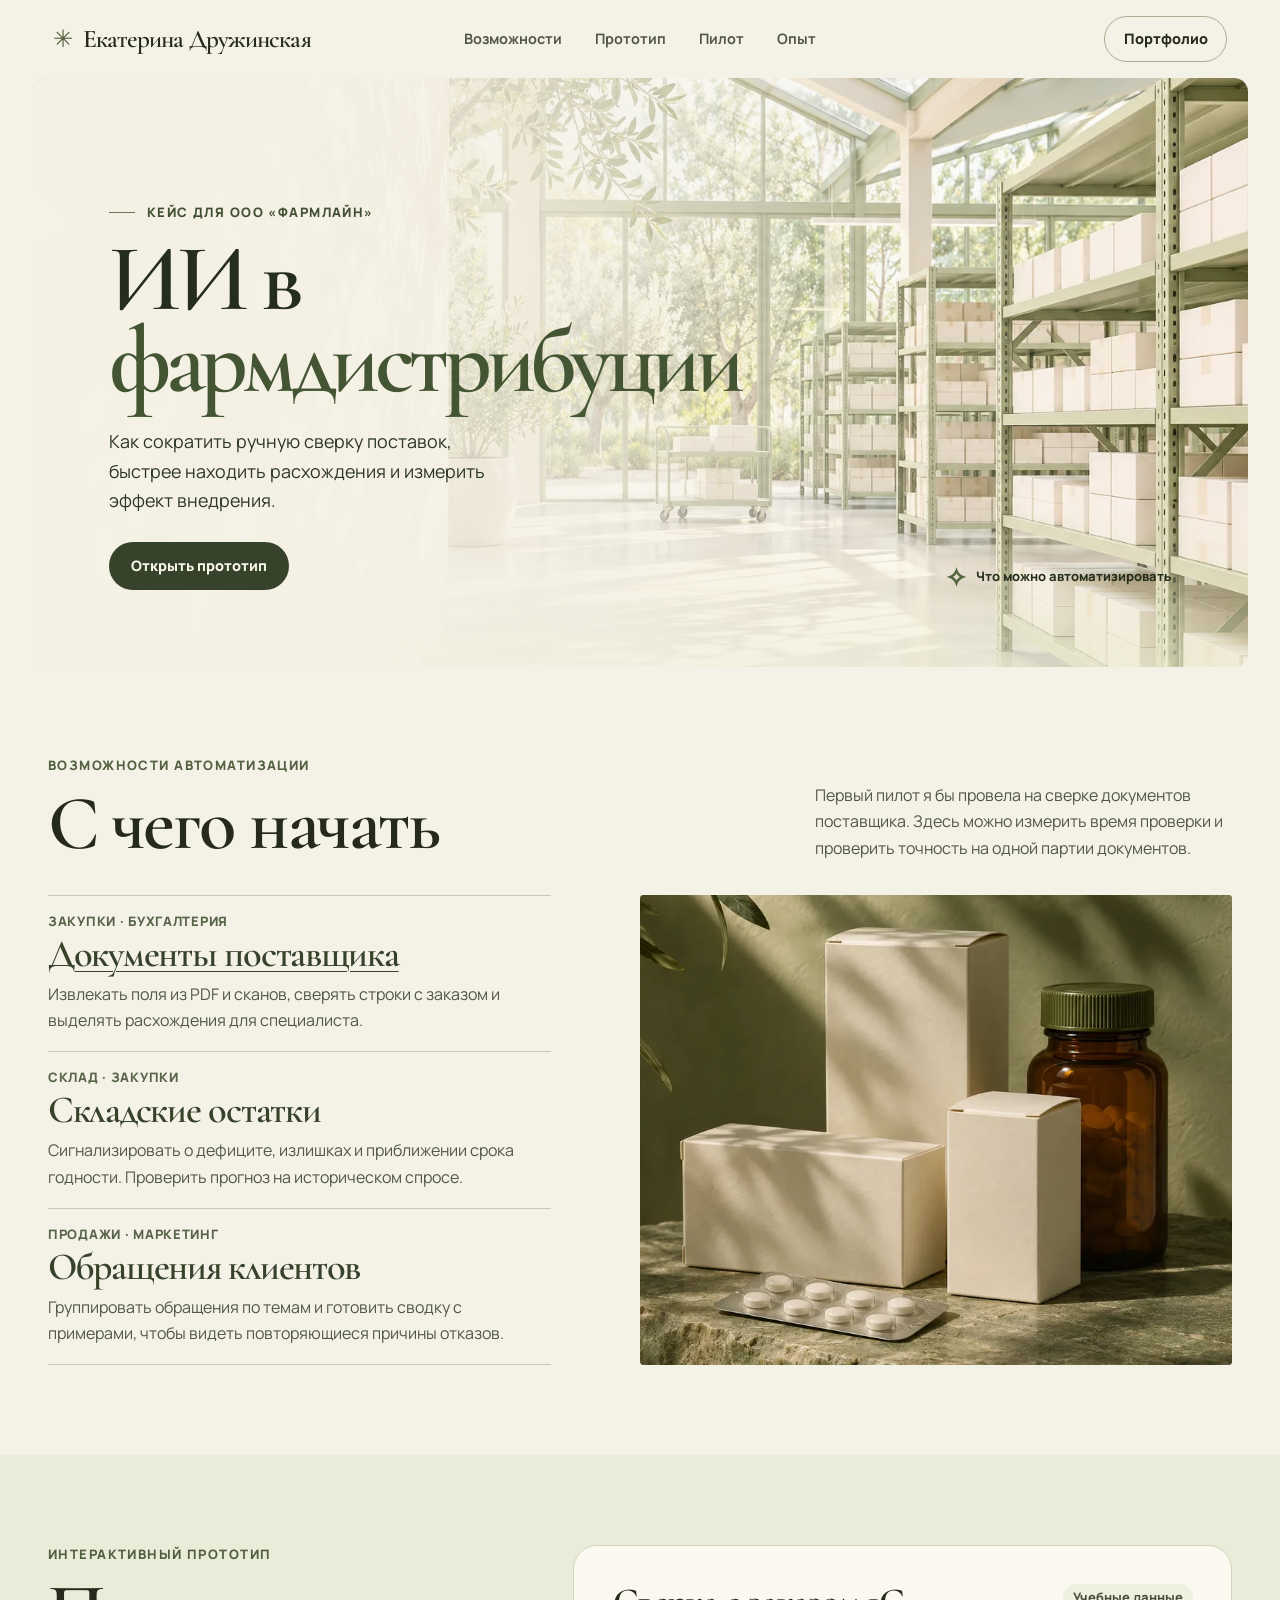
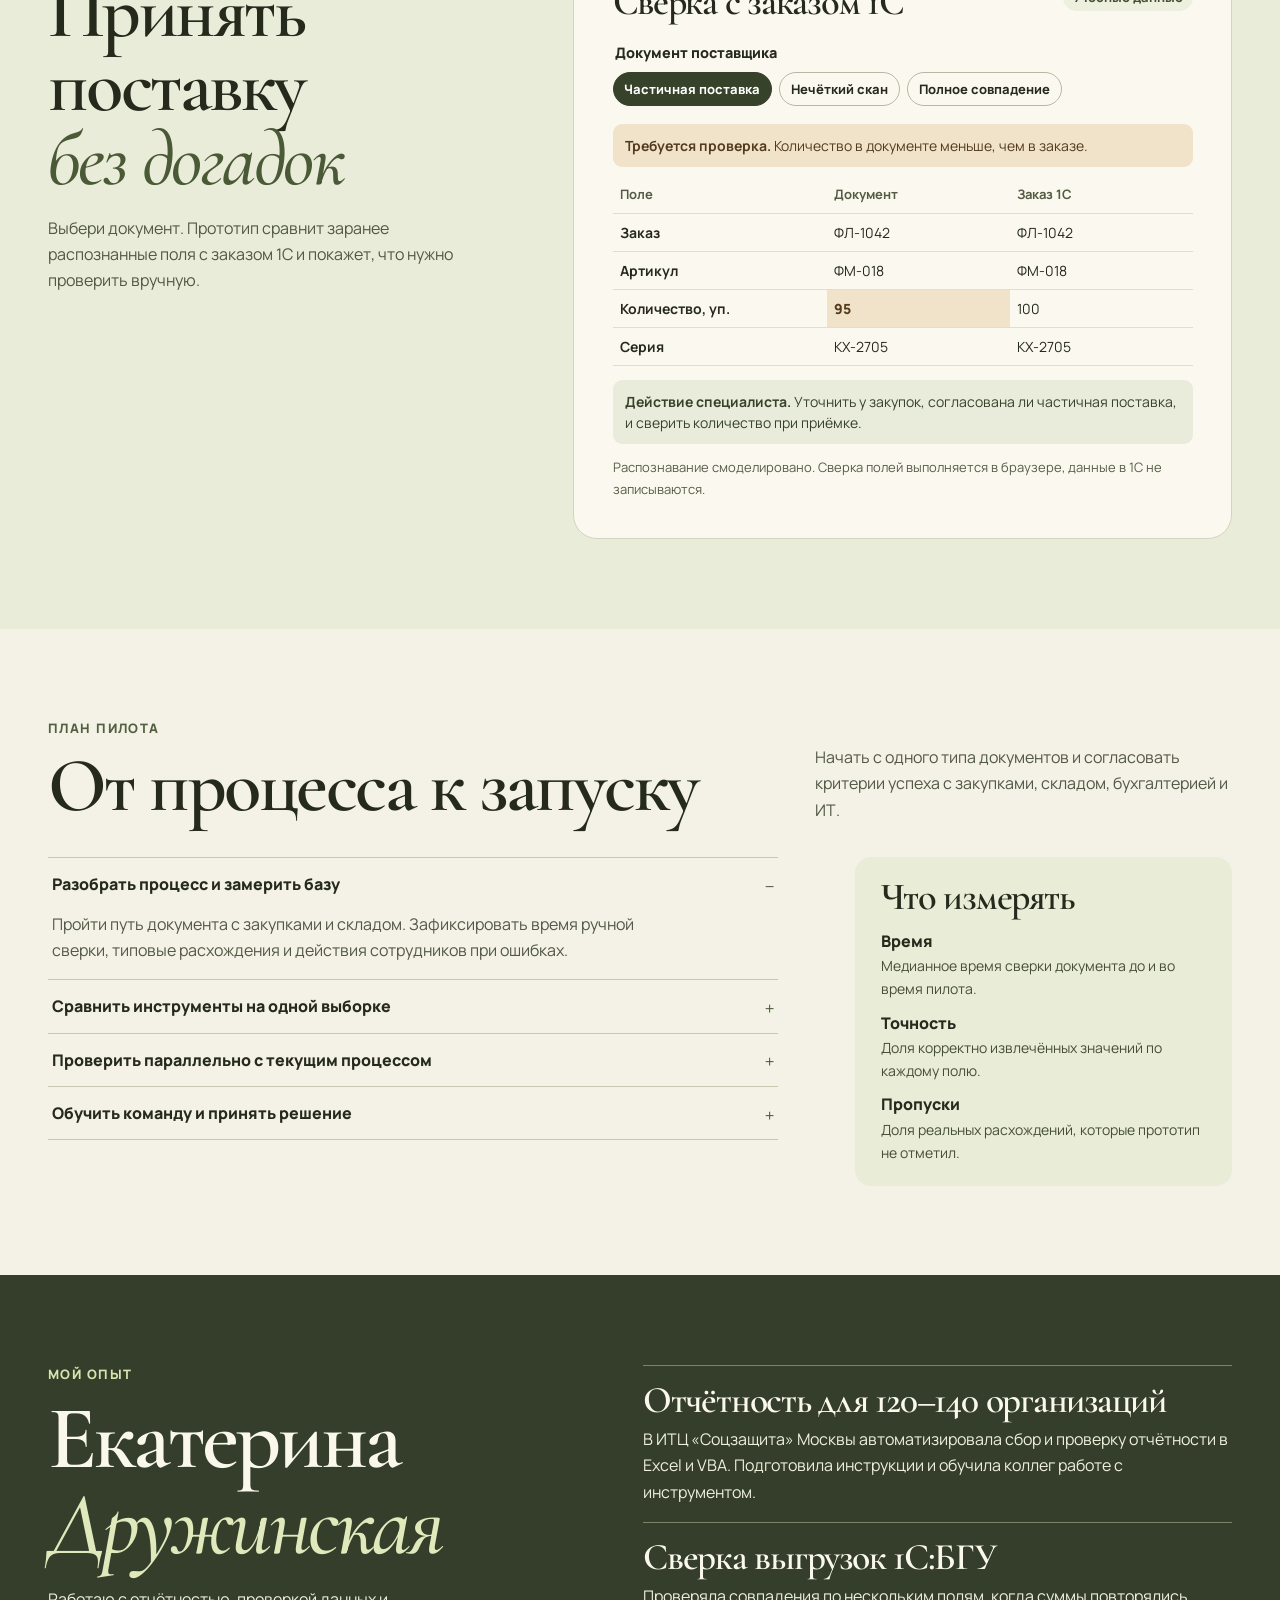
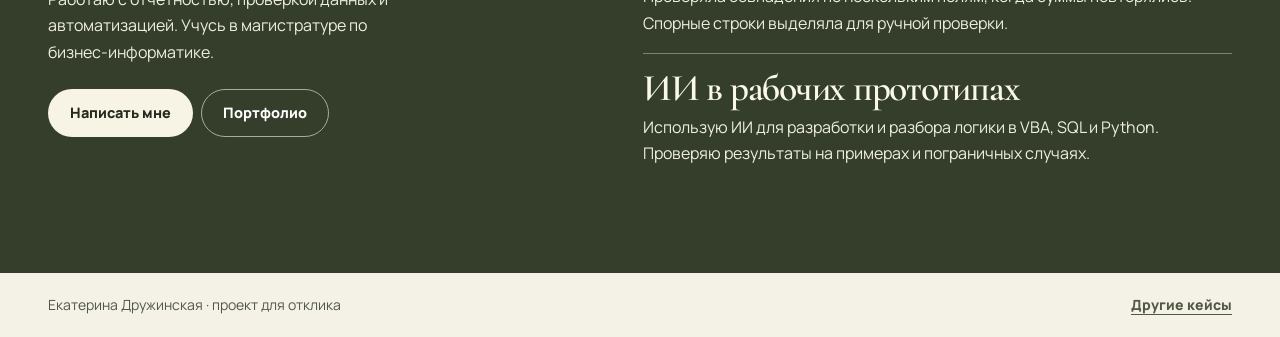
==== farmline-ai/index.html @ cfb439f2 "Add Farmline AI automation case study" ====
<!doctype html>
<html lang="ru">
<head>
  <meta charset="utf-8">
  <meta name="viewport" content="width=device-width, initial-scale=1">
  <meta name="theme-color" content="#f4f1e7">
  <title>ИИ в фармдистрибуции · Екатерина Дружинская</title>
  <meta name="description" content="Кейс Екатерины Дружинской для ФАРМЛАЙН. Интерактивный прототип сверки документов и план внедрения ИИ в фармацевтической дистрибуции.">
  <meta property="og:title" content="ИИ в фармдистрибуции · кейс для ФАРМЛАЙН">
  <meta property="og:description" content="Екатерина Дружинская · проверка документов поставщика и план пилота">
  <meta property="og:image" content="https://druzhinskaia.github.io/vacancy-cases/farmline-ai/assets/warehouse.webp">
  <link rel="stylesheet" href="style.css">
  <script src="app.js" defer></script>
</head>
<body>
  <a class="skip" href="#main">К содержанию</a>
  <header class="topbar shell">
    <a class="wordmark" href="#main">
      <span class="emblem" aria-hidden="true">✳</span>
      <span>Екатерина Дружинская</span>
    </a>
    <nav class="topnav" aria-label="Разделы">
      <a href="#scenarios">Возможности</a>
      <a href="#demo">Прототип</a>
      <a href="#pilot">Пилот</a>
      <a href="#experience">Опыт</a>
    </nav>
    <a class="button outline small" href="https://druzhinskaia.github.io/">Портфолио</a>
  </header>
  <main id="main">
    <section class="hero shell" aria-labelledby="title">
      <img class="hero-image" src="assets/warehouse.webp" width="1536" height="1024" alt="" fetchpriority="high">
      <div class="hero-shade"></div>
      <div class="hero-content">
        <div>
          <p class="eyebrow hero-kicker"><span aria-hidden="true"></span> Кейс для ООО «ФАРМЛАЙН»</p>
          <h1 id="title">ИИ в <span>фармдистрибуции</span></h1>
          <p class="hero-description">Как сократить ручную сверку поставок, быстрее находить расхождения и измерить эффект внедрения.</p>
          <a class="button light" href="#demo">Открыть прототип</a>
        </div>
        <a class="hero-index" href="#scenarios"><span aria-hidden="true">✧</span> Что можно автоматизировать</a>
      </div>
    </section>

    <section class="section wrap" id="scenarios" aria-labelledby="scenarios-title">
      <div class="section-heading">
        <div>
          <p class="eyebrow">Возможности автоматизации</p>
          <h2 id="scenarios-title">С чего начать</h2>
        </div>
        <p>Первый пилот я бы провела на сверке документов поставщика. Здесь можно измерить время проверки и проверить точность на одной партии документов.</p>
      </div>
      <div class="scenario-layout">
        <div class="scenario-list">
          <article class="scenario-card">
            <p class="eyebrow">Закупки · бухгалтерия</p>
            <h3><a href="#demo">Документы поставщика</a></h3>
            <p>Извлекать поля из PDF и сканов, сверять строки с заказом и выделять расхождения для специалиста.</p>
          </article>
          <article class="scenario-card">
            <p class="eyebrow">Склад · закупки</p>
            <h3>Складские остатки</h3>
            <p>Сигнализировать о дефиците, излишках и приближении срока годности. Проверить прогноз на историческом спросе.</p>
          </article>
          <article class="scenario-card">
            <p class="eyebrow">Продажи · маркетинг</p>
            <h3>Обращения клиентов</h3>
            <p>Группировать обращения по темам и готовить сводку с примерами, чтобы видеть повторяющиеся причины отказов.</p>
          </article>
        </div>
        <figure class="product-photo">
          <img src="assets/supply.webp" width="820" height="1025" loading="lazy" alt="Блистер, аптечный флакон и упаковки в оливковом свете">
        </figure>
      </div>
    </section>

    <section class="demo-section" id="demo" aria-labelledby="demo-title">
      <div class="wrap demo-layout">
        <div class="demo-intro">
          <p class="eyebrow">Интерактивный прототип</p>
          <h2 id="demo-title">Принять поставку<br><em>без догадок</em></h2>
          <p>Выбери документ. Прототип сравнит заранее распознанные поля с заказом 1С и покажет, что нужно проверить вручную.</p>
        </div>
        <div class="workspace">
          <div class="workspace-header">
            <h3>Сверка с заказом 1С</h3>
            <span class="sample-label">Учебные данные</span>
          </div>
          <fieldset class="sample-picker">
            <legend>Документ поставщика</legend>
            <div class="sample-options">
              <label><input type="radio" name="sample" value="partial" checked><span>Частичная поставка</span></label>
              <label><input type="radio" name="sample" value="scan"><span>Нечёткий скан</span></label>
              <label><input type="radio" name="sample" value="match"><span>Полное совпадение</span></label>
            </div>
          </fieldset>
          <div class="demo-result" id="demo-result" aria-live="polite">
            <p class="result-note"><strong>Требуется проверка.</strong> Количество в документе меньше, чем в заказе.</p>
            <table>
              <caption class="visually-hidden">Сравнение документа поставщика и заказа 1С</caption>
              <thead><tr><th scope="col">Поле</th><th scope="col">Документ</th><th scope="col">Заказ 1С</th></tr></thead>
              <tbody>
                <tr><th scope="row">Заказ</th><td>ФЛ-1042</td><td>ФЛ-1042</td></tr>
                <tr><th scope="row">Артикул</th><td>ФМ-018</td><td>ФМ-018</td></tr>
                <tr class="flagged"><th scope="row">Количество, уп.</th><td>95</td><td>100</td></tr>
                <tr><th scope="row">Серия</th><td>КХ-2705</td><td>КХ-2705</td></tr>
              </tbody>
            </table>
            <p class="next-step"><strong>Действие специалиста.</strong> Уточнить у закупок, согласована ли частичная поставка, и сверить количество при приёмке.</p>
          </div>
          <p class="simulation-note">Распознавание смоделировано. Сверка полей выполняется в браузере, данные в 1С не записываются.</p>
        </div>
      </div>
    </section>

    <section class="section wrap" id="pilot" aria-labelledby="pilot-title">
      <div class="section-heading">
        <div>
          <p class="eyebrow">План пилота</p>
          <h2 id="pilot-title">От процесса к запуску</h2>
        </div>
        <p>Начать с одного типа документов и согласовать критерии успеха с закупками, складом, бухгалтерией и ИТ.</p>
      </div>
      <div class="pilot-layout">
        <div class="pilot-steps">
          <details name="pilot" open>
            <summary>Разобрать процесс и замерить базу</summary>
            <p>Пройти путь документа с закупками и складом. Зафиксировать время ручной сверки, типовые расхождения и действия сотрудников при ошибках.</p>
          </details>
          <details name="pilot">
            <summary>Сравнить инструменты на одной выборке</summary>
            <p>Сопоставить шаблонное OCR и извлечение полей с помощью ИИ на одинаковой размеченной выборке PDF и сканов. Учесть точность по каждому полю, время, стоимость обработки и условия работы с данными.</p>
          </details>
          <details name="pilot">
            <summary>Проверить параллельно с текущим процессом</summary>
            <p>Точные сравнения выполнять правилами на выгрузке из 1С. Нечитаемые поля и расхождения передавать сотруднику. Сравнить результат с ручной сверкой на контрольной выборке.</p>
          </details>
          <details name="pilot">
            <summary>Обучить команду и принять решение</summary>
            <p>Провести короткий разбор примеров и оставить инструкцию по спорным случаям. Обсудить результаты с владельцем процесса и решить, стоит ли расширять пилот.</p>
          </details>
        </div>
        <aside class="metrics" aria-labelledby="metrics-title">
          <h3 id="metrics-title">Что измерять</h3>
          <dl>
            <div><dt>Время</dt><dd>Медианное время сверки документа до и во время пилота.</dd></div>
            <div><dt>Точность</dt><dd>Доля корректно извлечённых значений по каждому полю.</dd></div>
            <div><dt>Пропуски</dt><dd>Доля реальных расхождений, которые прототип не отметил.</dd></div>
          </dl>
        </aside>
      </div>
    </section>

    <section class="experience" id="experience" aria-labelledby="experience-title">
      <div class="wrap experience-layout">
        <div class="experience-intro">
          <p class="eyebrow">Мой опыт</p>
          <h2 id="experience-title">Екатерина<br><em>Дружинская</em></h2>
          <p>Работаю с отчётностью, проверкой данных и автоматизацией. Учусь в магистратуре по бизнес-информатике.</p>
          <div class="contact-links">
            <a class="button light" href="mailto:comfe2436@gmail.com">Написать мне</a>
            <a class="button ghost" href="https://druzhinskaia.github.io/">Портфолио</a>
          </div>
        </div>
        <div class="experience-projects">
          <article>
            <h3>Отчётность для 120–140 организаций</h3>
            <p>В ИТЦ «Соцзащита» Москвы автоматизировала сбор и проверку отчётности в Excel и VBA. Подготовила инструкции и обучила коллег работе с инструментом.</p>
          </article>
          <article>
            <h3>Сверка выгрузок 1С:БГУ</h3>
            <p>Проверяла совпадения по нескольким полям, когда суммы повторялись. Спорные строки выделяла для ручной проверки.</p>
          </article>
          <article>
            <h3>ИИ в рабочих прототипах</h3>
            <p>Использую ИИ для разработки и разбора логики в VBA, SQL и Python. Проверяю результаты на примерах и пограничных случаях.</p>
          </article>
        </div>
      </div>
    </section>
  </main>
  <footer class="footer wrap">
    <span>Екатерина Дружинская · проект для отклика</span>
    <a href="../">Другие кейсы</a>
  </footer>
</body>
</html>
---- farmline-ai/style.css ----
@import url("assets/fonts.css");

:root {
  color-scheme: light;
  --paper: #f4f1e7;
  --ink: #252a1d;
  --olive: #37422b;
  --muted: #515844;
  --line: #c6c9af;
  --serif: "Cormorant Garamond", Georgia, serif;
  --sans: Manrope, Arial, sans-serif;
}

* { box-sizing: border-box; }
html { scroll-behavior: smooth; }
body {
  margin: 0;
  background: var(--paper);
  color: var(--ink);
  font: 16px/1.65 var(--sans);
}
a { color: inherit; }
a:focus-visible, summary:focus-visible, input:focus-visible + span {
  outline: 2px solid #647b45;
  outline-offset: 5px;
}
[hidden] { display: none; }
[id] { scroll-margin-top: 26px; }
h1, h2, h3, p, figure { margin: 0; }
h1, h2, h3 {
  font-family: var(--serif);
  font-weight: 600;
  line-height: .96;
  letter-spacing: -.033em;
}
h2 { font-size: clamp(3rem, 6vw, 5.5rem); }
h3 { font-size: clamp(1.9rem, 3vw, 2.5rem); }
h1 em, h2 em { font-weight: 500; }
img { display: block; max-width: 100%; }
.shell { width: min(1440px, calc(100% - 64px)); margin-inline: auto; }
.wrap { width: min(1190px, calc(100% - 96px)); margin-inline: auto; }
.eyebrow {
  font-size: .8125rem;
  line-height: 1.45;
  font-weight: 800;
  letter-spacing: .11em;
  text-transform: uppercase;
}
.visually-hidden, .skip:not(:focus) {
  position: absolute;
  width: 1px;
  height: 1px;
  overflow: hidden;
  clip-path: inset(50%);
  white-space: nowrap;
}
.skip:focus {
  position: fixed;
  z-index: 5;
  top: .75rem;
  left: .75rem;
  padding: .55rem 1rem;
  background: white;
}
.topbar {
  min-height: 78px;
  display: grid;
  grid-template-columns: 1fr auto 1fr;
  gap: 26px;
  align-items: center;
  padding: 0 21px;
}
.wordmark {
  justify-self: start;
  display: inline-flex;
  align-items: center;
  gap: .65rem;
  font: 600 1.59rem/1 var(--serif);
  letter-spacing: -.035em;
  text-decoration: none;
}
.emblem { color: #596440; font: 1.5rem/1 Arial, sans-serif; }
.topnav {
  display: flex;
  gap: clamp(17px, 2.6vw, 38px);
  align-items: center;
  font-size: .9rem;
  font-weight: 700;
  color: var(--muted);
}
.topnav a { text-decoration: none; }
.topnav a:hover, .footer a:hover { text-decoration: underline; text-underline-offset: 5px; }
.button {
  display: inline-flex;
  align-items: center;
  justify-content: center;
  min-height: 48px;
  border-radius: 100px;
  padding: .66rem 1.32rem;
  border: 1px solid transparent;
  width: fit-content;
  text-decoration: none;
  text-align: center;
  font-size: .9rem;
  font-weight: 800;
  transition: color .18s, border-color .18s, background-color .18s;
}
.button.small { min-height: 42px; padding-inline: 1.15rem; }
.button.outline { justify-self: end; border-color: #a7ad90; }
.button.outline:hover { background: #e3e8ce; border-color: #747f59; }
.button.light { background: #f7f4e6; color: var(--ink); }
.button.light:hover { background: #e0e6bd; }
.button.ghost { color: white; border-color: #a8ad90; }
.button.ghost:hover { background: #536044; }
.hero {
  position: relative;
  isolation: isolate;
  display: grid;
  align-items: end;
  min-height: clamp(510px, 46vw, 700px);
  overflow: hidden;
  color: #252d1d;
  background: #e7e8d6;
  border-radius: 14px;
}
.hero-image, .hero-shade {
  position: absolute;
  inset: 0;
  width: 100%;
  height: 100%;
  z-index: -1;
}
.hero-image { object-fit: cover; object-position: 50% 52%; }
.hero-shade {
  background:
    linear-gradient(90deg, #f4f1e5f7 0%, #f4f1e5ee 23%, #f4f1e5be 47%, #f4f1e539 75%, transparent),
    linear-gradient(0deg, #edeed2a8 0%, transparent 27%);
}
.hero-content {
  padding: clamp(42px, 6vw, 88px);
  display: flex;
  justify-content: space-between;
  align-items: end;
  gap: 24px;
}
.hero-kicker {
  display: inline-flex;
  align-items: center;
  gap: .75rem;
  color: #404e32;
}
.hero-kicker span { width: 26px; height: 1px; background: #687752; }
.hero h1 {
  margin: 16px 0 25px;
  font-size: clamp(4rem, 7.4vw, 7.6rem);
  line-height: .87;
  letter-spacing: -.055em;
}
.hero h1 span { color: #435532; }
.hero-description {
  color: #2c3626;
  max-width: 415px;
  margin-bottom: 26px;
  font-size: clamp(1rem, 1.4vw, 1.1875rem);
}
.hero .button.light { background: var(--olive); color: #f9f8e9; }
.hero .button.light:hover { background: #536241; }
.hero-index {
  display: flex;
  align-items: center;
  gap: .55rem;
  flex-shrink: 0;
  font-size: .8125rem;
  font-weight: 750;
  text-decoration: none;
}
.hero-index:hover { text-decoration: underline; text-underline-offset: 4px; }
.hero-index span { color: #53653f; font-size: 1.65rem; line-height: 1; }

.section { padding: clamp(62px, 7vw, 106px) 0; }
.section-heading {
  margin-bottom: 34px;
  display: grid;
  grid-template-columns: minmax(0, 1.2fr) minmax(0, .68fr);
  align-items: end;
  gap: 30px;
}
.section-heading > p, .demo-intro > p:not(.eyebrow), .pilot-steps details p { color: var(--muted); }
.section-heading .eyebrow, .demo-intro .eyebrow { color: #526040; margin-bottom: .75rem; }
.scenario-layout {
  display: grid;
  grid-template-columns: minmax(0, .85fr) minmax(0, 1fr);
  align-items: stretch;
  gap: clamp(30px, 7vw, 110px);
}
.scenario-list { align-self: center; }
.scenario-card { border-top: 1px solid var(--line); padding: 16px 0 18px; }
.scenario-card:last-child { border-bottom: 1px solid var(--line); }
.scenario-card .eyebrow { letter-spacing: .055em; color: #576448; margin-bottom: 5px; }
.scenario-card h3 { margin-bottom: 8px; color: var(--olive); }
.scenario-card h3 a { text-decoration-thickness: 1px; text-underline-offset: 5px; }
.scenario-card h3 a:hover { color: #62784c; }
.scenario-card p:not(.eyebrow) { color: var(--muted); max-width: 48ch; }

.demo-section { background: #e9ecd9; padding: clamp(62px, 7vw, 106px) 0; }
.demo-layout {
  display: grid;
  grid-template-columns: minmax(0, .7fr) minmax(0, 1fr);
  align-items: start;
  gap: clamp(24px, 5vw, 78px);
}
.demo-intro h2 em { color: #4a5936; }
.demo-intro > p:not(.eyebrow) { margin-top: 18px; max-width: 44ch; }
.product-photo {
  min-height: 360px;
  position: relative;
  overflow: hidden;
  border-radius: 4px;
  background: #666d47;
}
.product-photo img { position: absolute; width: 100%; height: 100%; object-fit: cover; object-position: center 56%; }
.workspace {
  padding: clamp(19px, 3vw, 40px);
  background: #fbf9ef;
  border: 1px solid #d2d5be;
  border-radius: 24px;
}
.workspace-header { display: flex; justify-content: space-between; align-items: start; gap: 12px; }
.sample-label {
  border-radius: 20px;
  background: #edf0de;
  color: #464e37;
  font-size: .8125rem;
  font-weight: 750;
  padding: 3px 10px;
  flex-shrink: 0;
}
.sample-picker { margin: 20px 0 18px; padding: 0; border: 0; min-width: 0; }
.sample-picker legend { font-weight: 800; font-size: .9rem; margin-bottom: 7px; }
.sample-options { display: flex; flex-wrap: wrap; gap: 7px; }
.sample-options label { position: relative; cursor: pointer; }
.sample-options input { position: absolute; opacity: 0; width: 1px; height: 1px; }
.sample-options span {
  display: block;
  padding: .52rem .68rem;
  border: 1px solid #b4baa1;
  border-radius: 18px;
  font-size: .8125rem;
  font-weight: 750;
  line-height: 1.25;
}
.sample-options input:checked + span { background: var(--olive); color: #fff; border-color: var(--olive); }
.sample-options label:hover input:not(:checked) + span { background: #e8ebd7; }
.result-note, .next-step { font-size: .875rem; line-height: 1.5; padding: .68rem .8rem; border-radius: 9px; }
.result-note { background: #f0e3c9; color: #543b1e; }
.result-note.matched { background: #e3ead3; color: #354626; }
.next-step { background: #e9ecda; color: #37422b; }
table {
  border-collapse: collapse;
  width: 100%;
  margin: 10px 0 14px;
  table-layout: fixed;
  font-size: .875rem;
}
td, th { text-align: left; padding: .44rem .44rem; border-bottom: 1px solid #dedfce; overflow-wrap: anywhere; }
thead th { color: #535c43; font-size: .8125rem; }
th:first-child { width: 37%; }
.flagged td:nth-child(2) { background: #f0e3c9; color: #553b1c; font-weight: 800; }
.simulation-note { font-size: .8125rem; color: #555e46; margin-top: 13px; }

.pilot-layout { display: grid; grid-template-columns: minmax(0, 1.45fr) minmax(0, .75fr); gap: clamp(25px, 6vw, 90px); }
.pilot-steps { border-top: 1px solid var(--line); }
.pilot-steps details { border-bottom: 1px solid var(--line); }
.pilot-steps summary {
  cursor: pointer;
  list-style: none;
  display: flex;
  align-items: center;
  justify-content: space-between;
  gap: 14px;
  padding: 13px 4px;
  font-weight: 800;
}
.pilot-steps summary::-webkit-details-marker { display: none; }
.pilot-steps summary::after { content: "+"; font: 1.45rem/1 var(--serif); color: #526040; }
.pilot-steps details[open] summary::after { content: "−"; }
.pilot-steps details p { margin: 0 18px 16px 4px; max-width: 62ch; }
.metrics { background: #e9ecd6; padding: 22px 26px; border-radius: 16px; }
.metrics dl { margin: 12px 0 0; }
.metrics dl > div + div { margin-top: 9px; }
.metrics dt { font-weight: 800; }
.metrics dd { margin: 0; font-size: .875rem; color: #464e37; }
.experience { color: #f9f8ea; background: #343e2a; padding: clamp(62px, 7vw, 106px) 0; }
.experience-layout { display: grid; grid-template-columns: minmax(0, .88fr) minmax(0, 1fr); gap: clamp(28px, 6vw, 88px); }
.experience .eyebrow { color: #d9e3ae; margin-bottom: 12px; }
.experience h2 { font-size: clamp(3.5rem, 7vw, 6.2rem); }
.experience h2 em { color: #e0e9bc; }
.experience-intro > p:not(.eyebrow) { margin: 18px 0 24px; max-width: 35ch; color: #eef0dc; }
.contact-links { display: flex; flex-wrap: wrap; gap: 8px; }
.experience-projects article { border-top: 1px solid #798468; padding: 16px 0 17px; }
.experience-projects h3 { margin-bottom: 8px; font-size: clamp(1.8rem, 3vw, 2.35rem); }
.experience-projects p { color: #eef0dc; }
.footer {
  display: flex;
  justify-content: space-between;
  gap: 12px;
  align-items: center;
  padding-block: 20px;
  color: var(--muted);
  font-size: .875rem;
}
.footer a { font-weight: 800; text-underline-offset: 4px; }

@media (max-width: 1090px) {
  .hero-index { display: none; }
  .hero h1 span { display: block; }
}

@media (max-width: 830px) {
  .topbar { padding-inline: 6px; grid-template-columns: 1fr auto; gap: 8px 20px; padding-block: 13px; }
  .topnav { grid-column: 1 / -1; grid-row: 2; justify-content: center; }
  .hero h1 { font-size: clamp(4.25rem, 11vw, 6.6rem); }
  .demo-layout { grid-template-columns: minmax(0, 1fr); }
}

@media (max-width: 620px) {
  .shell { width: calc(100% - 24px); }
  .wrap { width: calc(100% - 36px); }
  .wordmark { font-size: clamp(1.17rem, 4.7vw, 1.59rem); gap: .35rem; }
  .emblem { font-size: 1.12rem; }
  .topbar .button { min-height: 36px; padding: 4px 11px; font-size: .8125rem; }
  .topnav { justify-content: space-between; gap: 8px; font-size: .8125rem; }
  .hero { min-height: 495px; border-radius: 12px; }
  .hero-image { object-position: 58% 50%; }
  .hero-shade { background: linear-gradient(0deg, #f4f1e7f7 5%, #f4f1e7eb 41%, #f4f1e785 73%, transparent); }
  .hero-content { padding: 28px 18px 36px; }
  .hero h1 { font-size: clamp(2.6rem, 11.4vw, 4.8rem); letter-spacing: -.064em; margin: 19px 0; }
  .hero-description { margin-bottom: 21px; }
  .section-heading, .scenario-layout, .pilot-layout, .experience-layout { grid-template-columns: minmax(0, 1fr); }
  .section-heading { gap: 13px; margin-bottom: 24px; }
  .product-photo { min-height: 255px; }
  .workspace { padding: 15px 12px; }
  .workspace-header { flex-wrap: wrap; gap: 7px; }
  .footer { align-items: flex-start; font-size: .8125rem; }
  .footer a { flex-shrink: 0; }
}

@media (prefers-reduced-motion: reduce) {
  html { scroll-behavior: auto; }
  .button { transition: none; }
}
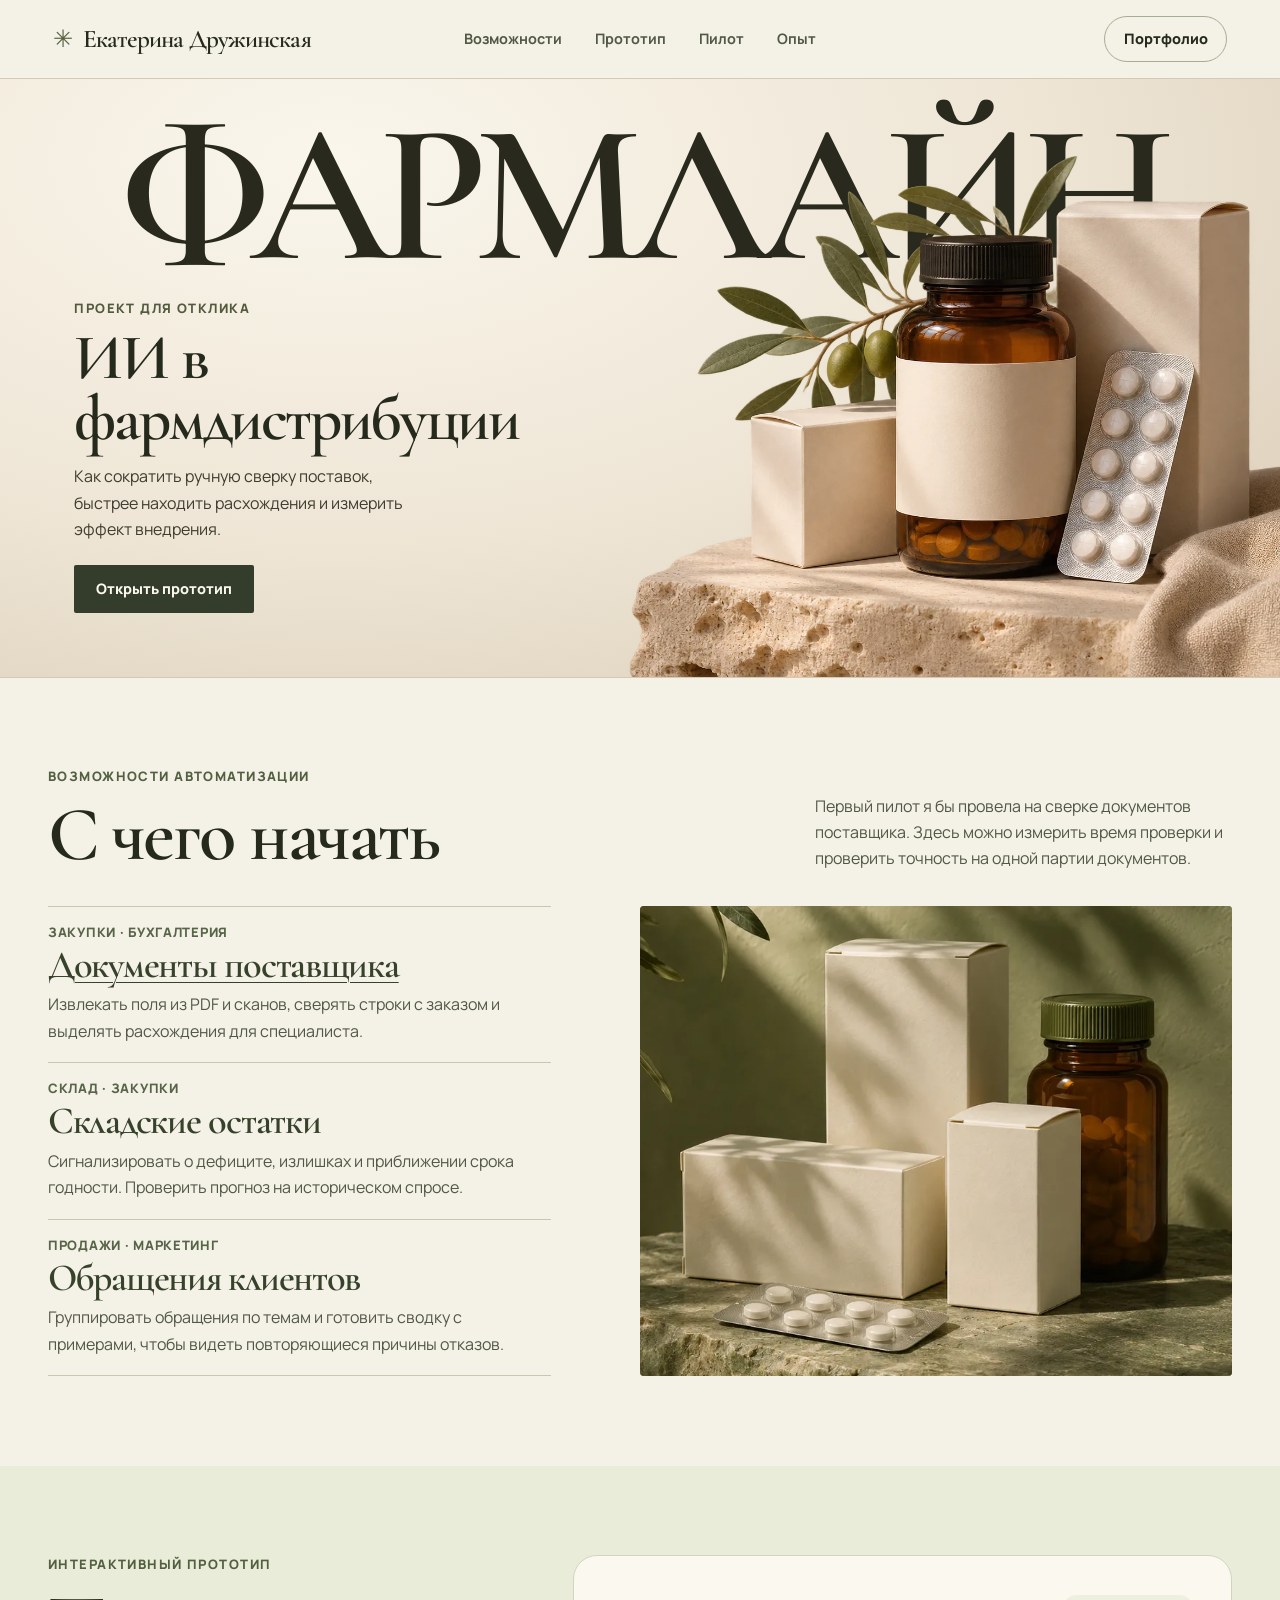
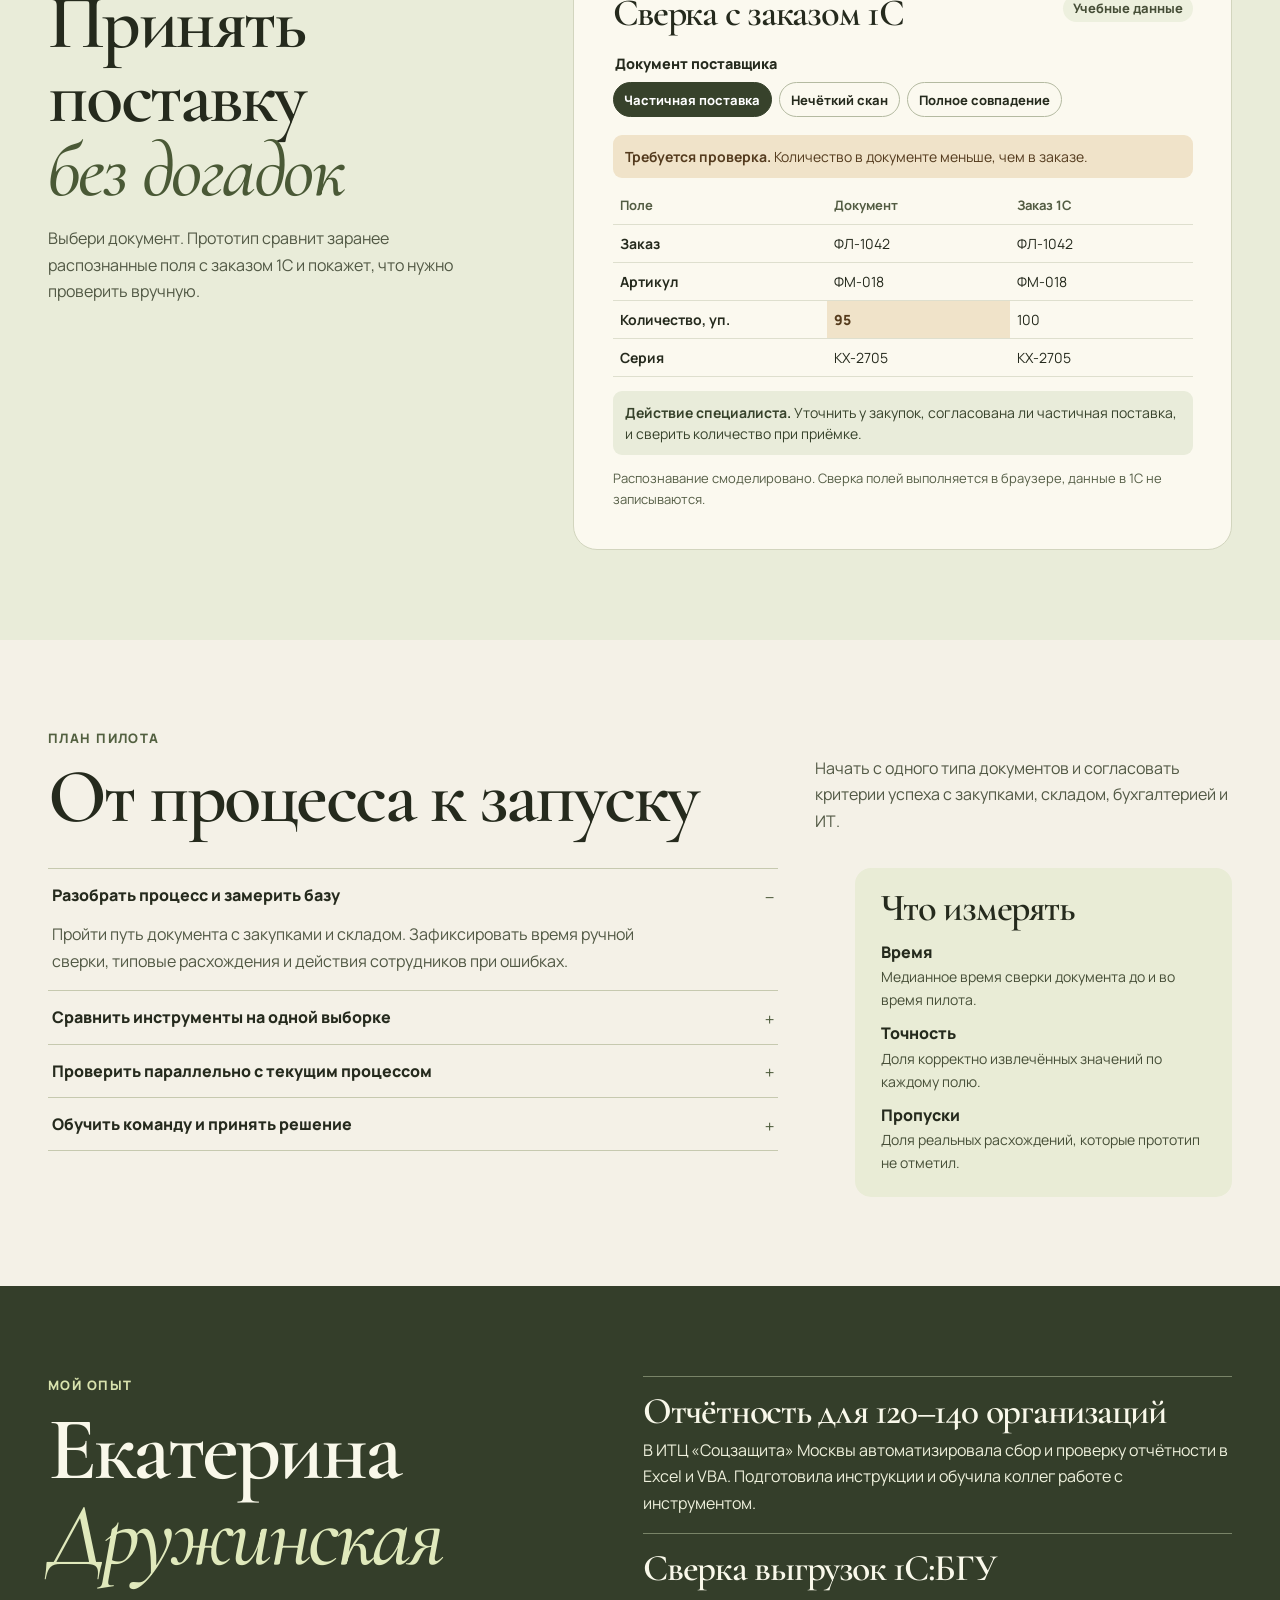
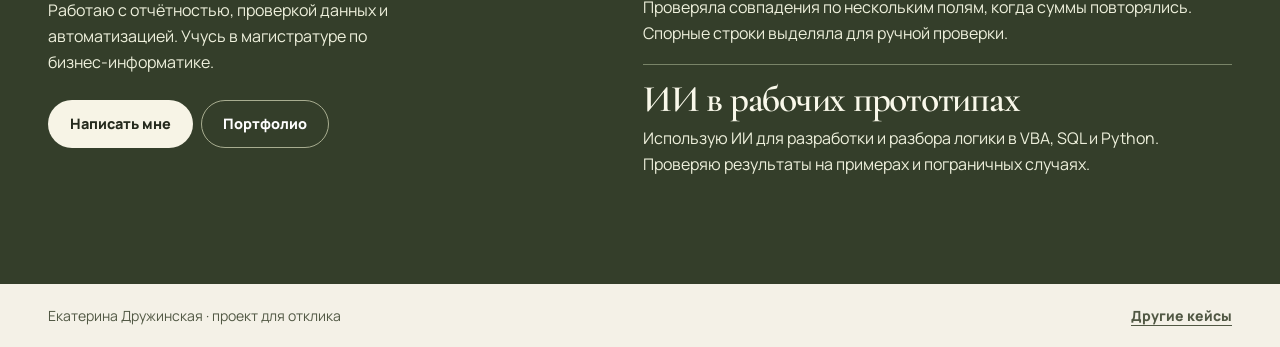
==== commit 033f36bb: "Refresh Farmline case cover with editorial photography" ====
--- a/farmline-ai/index.html
+++ b/farmline-ai/index.html
@@ -8,7 +8,8 @@
   <meta name="description" content="Кейс Екатерины Дружинской для ФАРМЛАЙН. Интерактивный прототип сверки документов и план внедрения ИИ в фармацевтической дистрибуции.">
   <meta property="og:title" content="ИИ в фармдистрибуции · кейс для ФАРМЛАЙН">
   <meta property="og:description" content="Екатерина Дружинская · проверка документов поставщика и план пилота">
-  <meta property="og:image" content="https://druzhinskaia.github.io/vacancy-cases/farmline-ai/assets/warehouse.webp">
+  <meta property="og:image" content="https://druzhinskaia.github.io/vacancy-cases/farmline-ai/assets/editorial-cover.webp">
+  <link rel="preload" href="assets/cormorant-cyrillic.woff2" as="font" type="font/woff2" crossorigin>
   <link rel="stylesheet" href="style.css">
   <script src="app.js" defer></script>
 </head>
@@ -28,17 +29,16 @@
     <a class="button outline small" href="https://druzhinskaia.github.io/">Портфолио</a>
   </header>
   <main id="main">
-    <section class="hero shell" aria-labelledby="title">
-      <img class="hero-image" src="assets/warehouse.webp" width="1536" height="1024" alt="" fetchpriority="high">
-      <div class="hero-shade"></div>
-      <div class="hero-content">
-        <div>
-          <p class="eyebrow hero-kicker"><span aria-hidden="true"></span> Кейс для ООО «ФАРМЛАЙН»</p>
-          <h1 id="title">ИИ в <span>фармдистрибуции</span></h1>
+    <section class="hero" aria-labelledby="title">
+      <div class="hero-inner shell">
+        <p class="hero-masthead">ФАРМЛАЙН</p>
+        <img class="hero-image" src="assets/editorial-cover.webp" width="1536" height="1024" alt="" fetchpriority="high">
+        <div class="hero-copy">
+          <p class="eyebrow hero-kicker">Проект для отклика</p>
+          <h1 id="title">ИИ в<br>фармдистрибуции</h1>
           <p class="hero-description">Как сократить ручную сверку поставок, быстрее находить расхождения и измерить эффект внедрения.</p>
-          <a class="button light" href="#demo">Открыть прототип</a>
+          <a class="button hero-button" href="#demo">Открыть прототип</a>
         </div>
-        <a class="hero-index" href="#scenarios"><span aria-hidden="true">✧</span> Что можно автоматизировать</a>
       </div>
     </section>
 
--- a/farmline-ai/style.css
+++ b/farmline-ai/style.css
@@ -113,69 +113,59 @@
 .button.ghost { color: white; border-color: #a8ad90; }
 .button.ghost:hover { background: #536044; }
 .hero {
+  border-block: 1px solid #d4c9b6;
+  overflow: hidden;
+  background: radial-gradient(ellipse at 26% 14%, #faf6ec 0%, #eee5d5 53%, #d9cbb5 100%);
+}
+.hero-inner {
+  isolation: isolate;
   position: relative;
-  isolation: isolate;
-  display: grid;
-  align-items: end;
-  min-height: clamp(510px, 46vw, 700px);
-  overflow: hidden;
-  color: #252d1d;
-  background: #e7e8d6;
-  border-radius: 14px;
-}
-.hero-image, .hero-shade {
+  display: flex;
+  flex-direction: column;
+  justify-content: space-between;
+  min-height: clamp(540px, 46vw, 720px);
+  padding: clamp(25px, 3.2vw, 50px) clamp(16px, 3.3vw, 55px) clamp(43px, 5vw, 76px);
+}
+.hero-masthead {
+  position: relative;
+  z-index: -2;
+  width: fit-content;
+  margin-inline: auto;
+  color: #29291e;
+  font: 600 clamp(5rem, 15.5vw, 15.5rem)/.76 var(--serif);
+  letter-spacing: -.067em;
+  white-space: nowrap;
+}
+.hero-image {
   position: absolute;
-  inset: 0;
-  width: 100%;
-  height: 100%;
   z-index: -1;
-}
-.hero-image { object-fit: cover; object-position: 50% 52%; }
-.hero-shade {
-  background:
-    linear-gradient(90deg, #f4f1e5f7 0%, #f4f1e5ee 23%, #f4f1e5be 47%, #f4f1e539 75%, transparent),
-    linear-gradient(0deg, #edeed2a8 0%, transparent 27%);
-}
-.hero-content {
-  padding: clamp(42px, 6vw, 88px);
-  display: flex;
-  justify-content: space-between;
-  align-items: end;
-  gap: 24px;
-}
-.hero-kicker {
-  display: inline-flex;
-  align-items: center;
-  gap: .75rem;
-  color: #404e32;
-}
-.hero-kicker span { width: 26px; height: 1px; background: #687752; }
+  width: min(66vw, 1060px);
+  height: auto;
+  max-width: none;
+  right: -42px;
+  bottom: 0;
+  pointer-events: none;
+}
+.hero-copy {
+  width: min(100%, 385px);
+  margin-top: 28px;
+}
+.hero-kicker { color: #525a3d; }
 .hero h1 {
-  margin: 16px 0 25px;
-  font-size: clamp(4rem, 7.4vw, 7.6rem);
-  line-height: .87;
-  letter-spacing: -.055em;
-}
-.hero h1 span { color: #435532; }
+  font-size: clamp(3.1rem, 5vw, 5rem);
+  margin-block: 9px 14px;
+}
 .hero-description {
-  color: #2c3626;
-  max-width: 415px;
-  margin-bottom: 26px;
-  font-size: clamp(1rem, 1.4vw, 1.1875rem);
-}
-.hero .button.light { background: var(--olive); color: #f9f8e9; }
-.hero .button.light:hover { background: #536241; }
-.hero-index {
-  display: flex;
-  align-items: center;
-  gap: .55rem;
-  flex-shrink: 0;
-  font-size: .8125rem;
-  font-weight: 750;
-  text-decoration: none;
-}
-.hero-index:hover { text-decoration: underline; text-underline-offset: 4px; }
-.hero-index span { color: #53653f; font-size: 1.65rem; line-height: 1; }
+  max-width: 350px;
+  margin-bottom: 22px;
+  color: #3d3c2e;
+}
+.hero-button {
+  border-radius: 2px;
+  background: #343d2b;
+  color: #faf7ee;
+}
+.hero-button:hover { background: #4c593c; }
 
 .section { padding: clamp(62px, 7vw, 106px) 0; }
 .section-heading {
@@ -311,15 +301,13 @@
 }
 .footer a { font-weight: 800; text-underline-offset: 4px; }
 
-@media (max-width: 1090px) {
-  .hero-index { display: none; }
-  .hero h1 span { display: block; }
-}
-
 @media (max-width: 830px) {
   .topbar { padding-inline: 6px; grid-template-columns: 1fr auto; gap: 8px 20px; padding-block: 13px; }
   .topnav { grid-column: 1 / -1; grid-row: 2; justify-content: center; }
-  .hero h1 { font-size: clamp(4.25rem, 11vw, 6.6rem); }
+  .hero-inner { min-height: 490px; }
+  .hero-image { width: max(580px, 80vw); right: -70px; bottom: 0; }
+  .hero h1 { font-size: clamp(2.8rem, 6vw, 4rem); }
+  .hero-description { max-width: 260px; }
   .demo-layout { grid-template-columns: minmax(0, 1fr); }
 }
 
@@ -330,12 +318,20 @@
   .emblem { font-size: 1.12rem; }
   .topbar .button { min-height: 36px; padding: 4px 11px; font-size: .8125rem; }
   .topnav { justify-content: space-between; gap: 8px; font-size: .8125rem; }
-  .hero { min-height: 495px; border-radius: 12px; }
-  .hero-image { object-position: 58% 50%; }
-  .hero-shade { background: linear-gradient(0deg, #f4f1e7f7 5%, #f4f1e7eb 41%, #f4f1e785 73%, transparent); }
-  .hero-content { padding: 28px 18px 36px; }
-  .hero h1 { font-size: clamp(2.6rem, 11.4vw, 4.8rem); letter-spacing: -.064em; margin: 19px 0; }
-  .hero-description { margin-bottom: 21px; }
+  .hero-inner {
+    min-height: 0;
+    padding: 23px 6px 29px;
+  }
+  .hero-masthead { font-size: clamp(2.5rem, 14.6vw, 6rem); }
+  .hero-image {
+    width: clamp(410px, 118vw, 690px);
+    right: clamp(-82px, -15vw, -46px);
+    top: -2px;
+    bottom: auto;
+  }
+  .hero-copy { margin-top: clamp(233px, 66vw, 370px); }
+  .hero h1 { font-size: clamp(2.13rem, 10vw, 3.6rem); }
+  .hero-description { max-width: 32ch; margin-bottom: 16px; }
   .section-heading, .scenario-layout, .pilot-layout, .experience-layout { grid-template-columns: minmax(0, 1fr); }
   .section-heading { gap: 13px; margin-bottom: 24px; }
   .product-photo { min-height: 255px; }
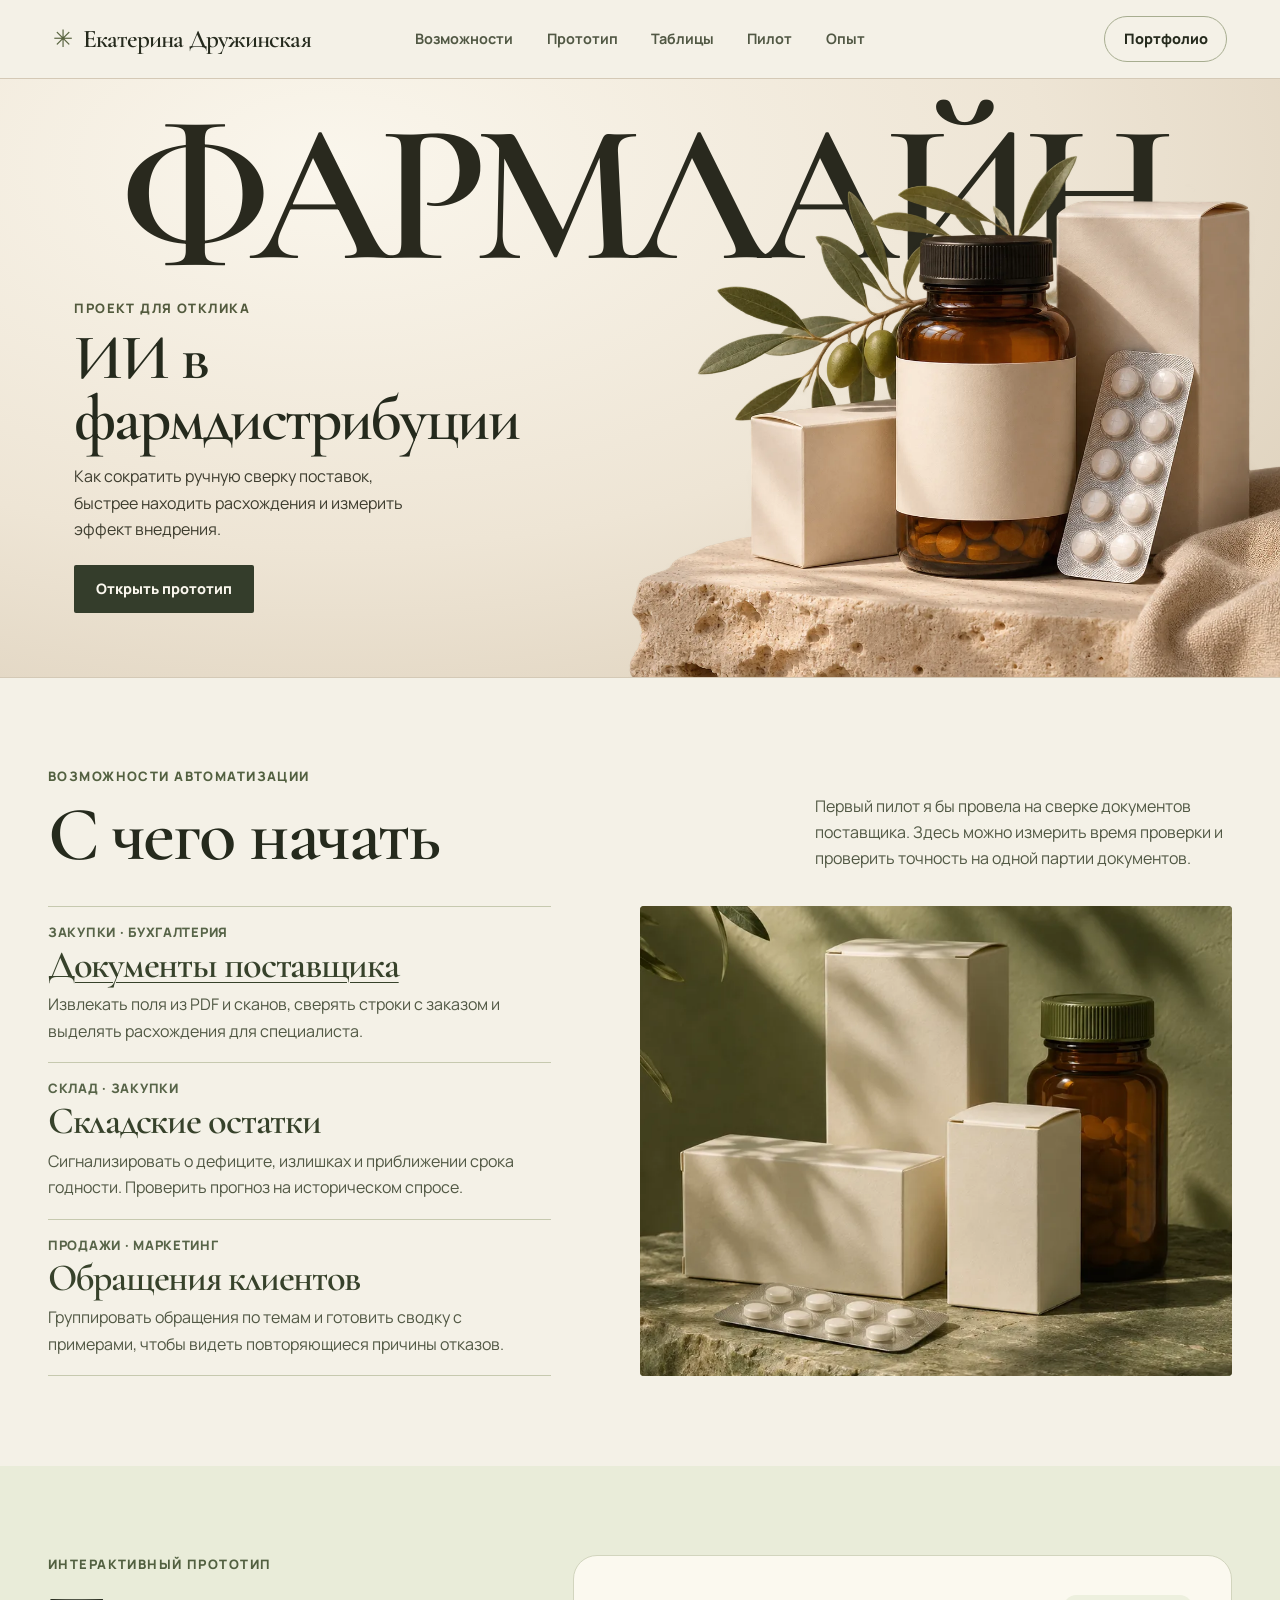
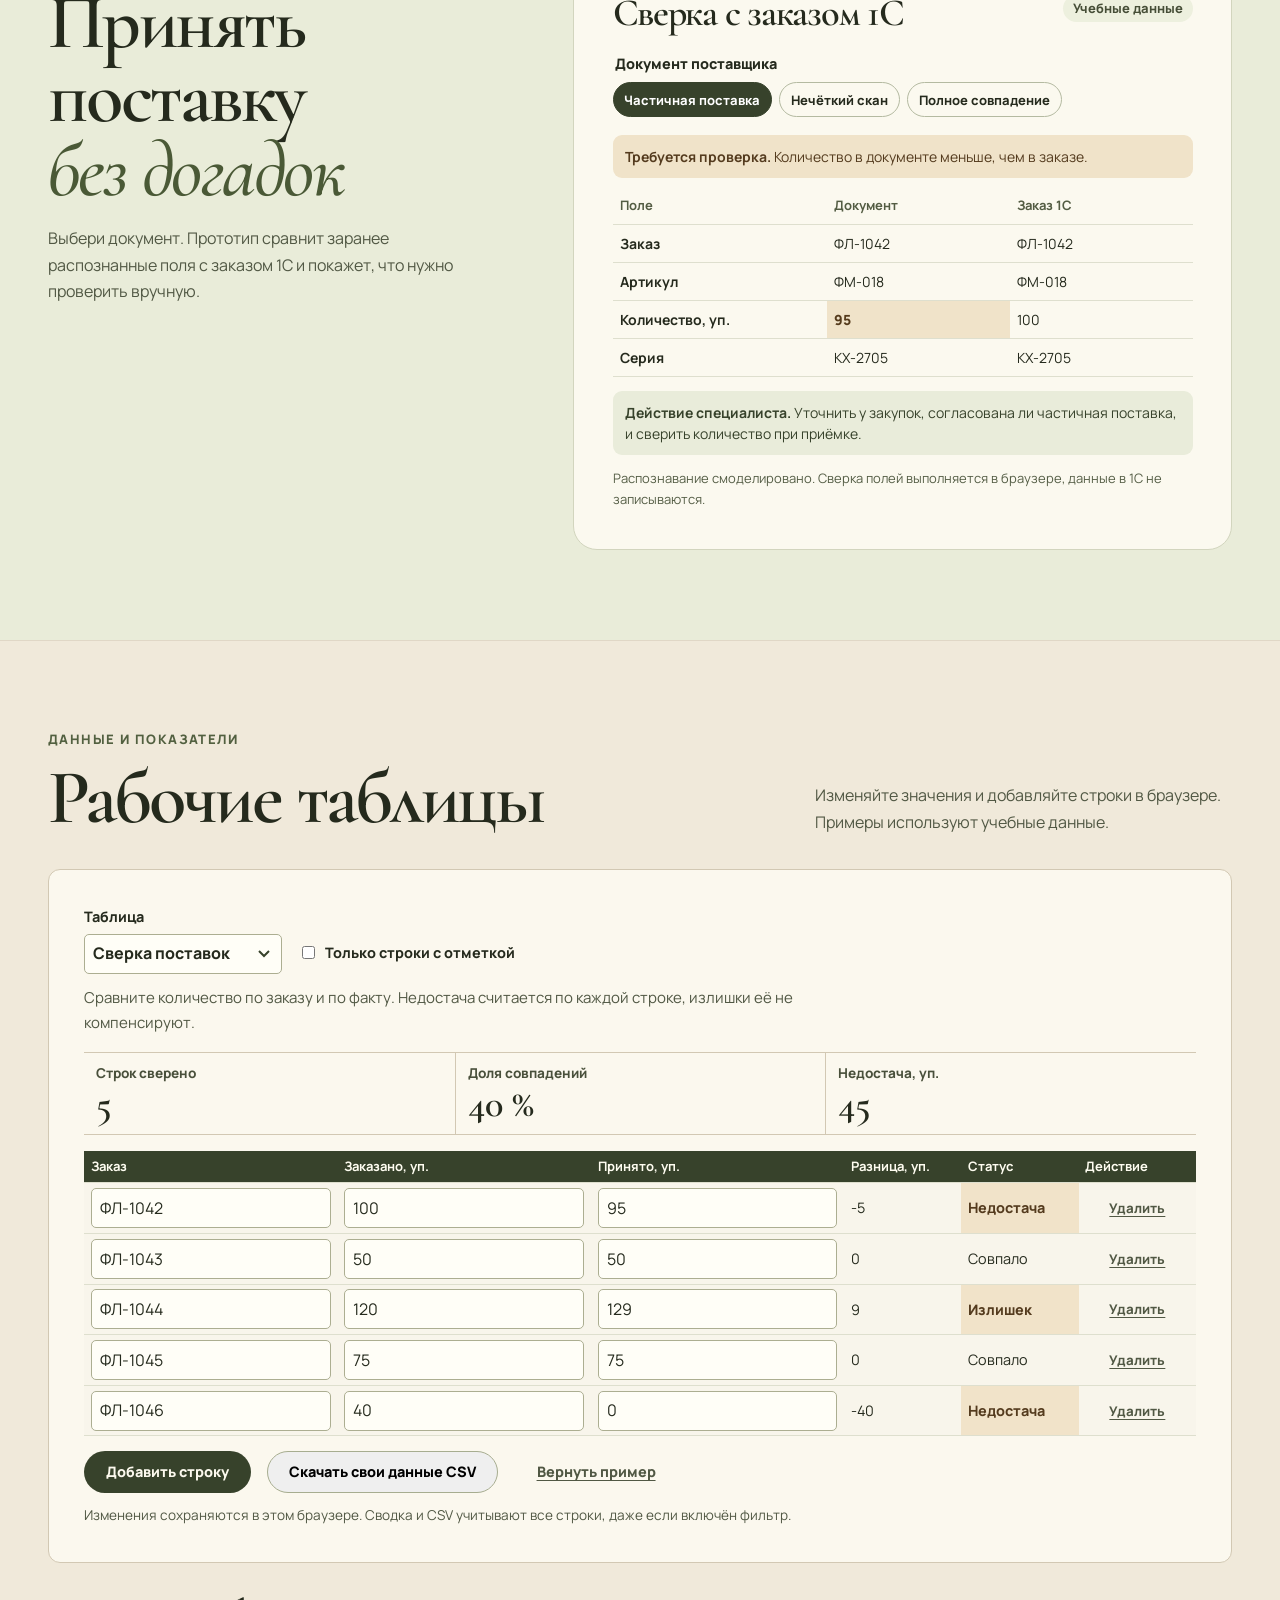
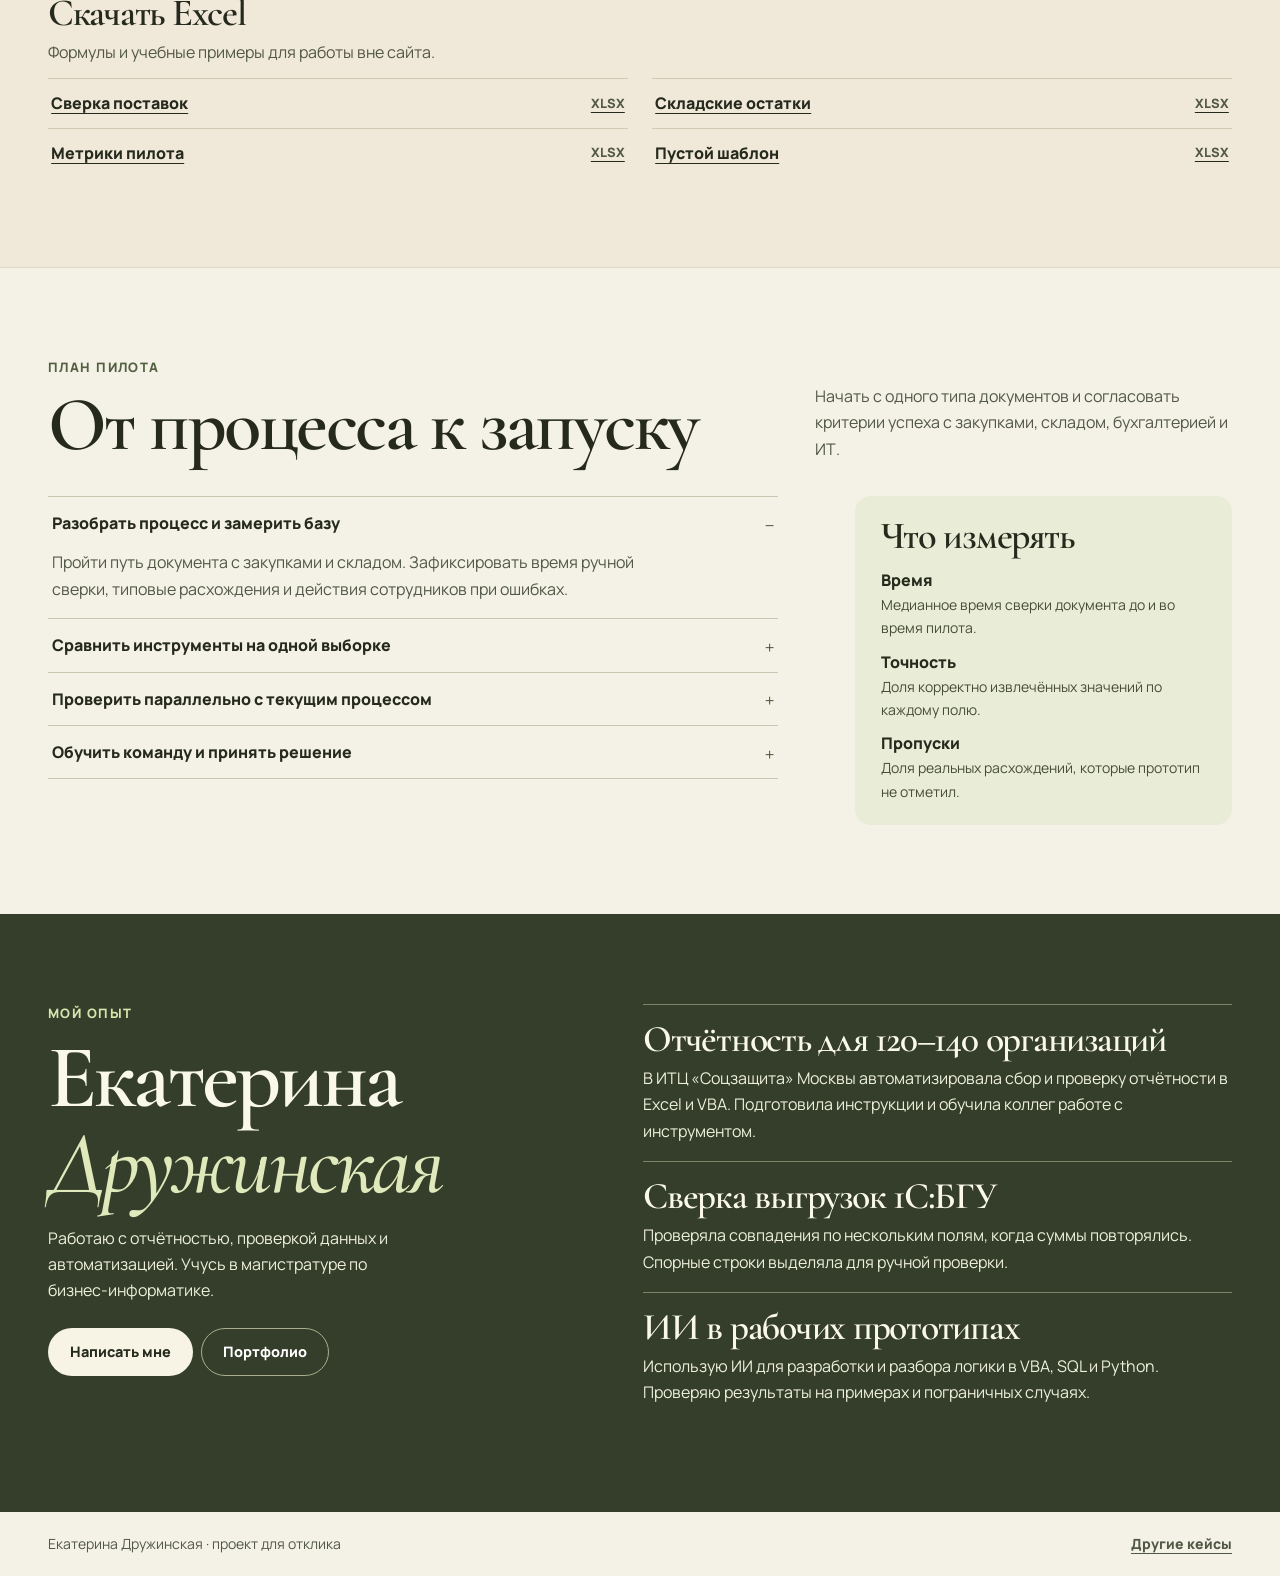
==== commit 42ca4847: "Add interactive Farmline worktables and Excel templates" ====
--- a/farmline-ai/index.html
+++ b/farmline-ai/index.html
@@ -11,7 +11,9 @@
   <meta property="og:image" content="https://druzhinskaia.github.io/vacancy-cases/farmline-ai/assets/editorial-cover.webp">
   <link rel="preload" href="assets/cormorant-cyrillic.woff2" as="font" type="font/woff2" crossorigin>
   <link rel="stylesheet" href="style.css">
+  <link rel="stylesheet" href="tables.css">
   <script src="app.js" defer></script>
+  <script src="tables.js" type="module"></script>
 </head>
 <body>
   <a class="skip" href="#main">К содержанию</a>
@@ -23,6 +25,7 @@
     <nav class="topnav" aria-label="Разделы">
       <a href="#scenarios">Возможности</a>
       <a href="#demo">Прототип</a>
+      <a href="#tables">Таблицы</a>
       <a href="#pilot">Пилот</a>
       <a href="#experience">Опыт</a>
     </nav>
@@ -113,6 +116,67 @@
       </div>
     </section>
 
+    <section class="section worktables" id="tables" aria-labelledby="tables-title">
+      <div class="wrap">
+        <div class="section-heading">
+          <div>
+            <p class="eyebrow">Данные и показатели</p>
+            <h2 id="tables-title">Рабочие таблицы</h2>
+          </div>
+          <p>Изменяйте значения и добавляйте строки в браузере. Примеры используют учебные данные.</p>
+        </div>
+        <div id="table-workbench" class="table-workbench">
+          <div class="table-toolbar" hidden>
+            <div class="table-controls">
+              <label>Таблица
+                <select id="table-mode">
+                  <option value="supplies">Сверка поставок</option>
+                  <option value="stock">Складские остатки</option>
+                  <option value="pilot">Метрики пилота</option>
+                  <option value="custom">Своя таблица</option>
+                </select>
+              </label>
+              <label class="table-filter"><input type="checkbox" id="table-flagged"> Только строки с отметкой</label>
+            </div>
+            <div class="table-options" hidden>
+              <label>Минимум запаса, дней <input type="number" inputmode="numeric" name="coverage" min="0" step="1" value="14"></label>
+              <label>Порог срока годности, дней <input type="number" inputmode="numeric" name="expiry" min="0" step="1" value="60"></label>
+            </div>
+            <p class="table-description"></p>
+          </div>
+          <div class="table-interactive" hidden>
+            <dl class="table-metrics" aria-label="Сводные показатели"></dl>
+            <p class="table-scroll-hint" id="table-scroll-hint">Прокрутите таблицу вправо, чтобы увидеть расчёты.</p>
+            <div class="editable-scroll" role="region" aria-label="Редактируемые строки" aria-describedby="table-scroll-hint" tabindex="0">
+              <table class="editable-grid">
+                <caption class="visually-hidden"></caption>
+                <thead></thead>
+                <tbody></tbody>
+              </table>
+            </div>
+            <p class="table-empty" hidden></p>
+            <div class="table-actions">
+              <button class="button table-primary" type="button" id="table-add">Добавить строку</button>
+              <button class="button outline" type="button" id="table-csv">Скачать свои данные CSV</button>
+              <button class="button table-reset" type="button" id="table-reset">Вернуть пример</button>
+            </div>
+            <p class="table-local">Изменения сохраняются в этом браузере. Сводка и CSV учитывают все строки, даже если включён фильтр.</p>
+            <p class="table-announcement visually-hidden" aria-live="polite"></p>
+          </div>
+        </div>
+        <div class="table-downloads" aria-labelledby="downloads-title">
+          <h3 id="downloads-title">Скачать Excel</h3>
+          <p>Формулы и учебные примеры для работы вне сайта.</p>
+          <ul>
+            <li><a href="files/supply-reconciliation.xlsx" download>Сверка поставок <span>XLSX</span></a></li>
+            <li><a href="files/inventory-control.xlsx" download>Складские остатки <span>XLSX</span></a></li>
+            <li><a href="files/pilot-metrics.xlsx" download>Метрики пилота <span>XLSX</span></a></li>
+            <li><a href="files/metric-template.xlsx" download>Пустой шаблон <span>XLSX</span></a></li>
+          </ul>
+        </div>
+      </div>
+    </section>
+
     <section class="section wrap" id="pilot" aria-labelledby="pilot-title">
       <div class="section-heading">
         <div>
--- a/farmline-ai/tables.css
+++ b/farmline-ai/tables.css
@@ -0,0 +1,140 @@
+.worktables {
+  --table-paper: #fbf8ee;
+  --table-border: #d2c8b3;
+  background: #f0e9da;
+  border-block: 1px solid #e0d7c6;
+}
+.table-workbench [hidden] { display: none; }
+.table-workbench {
+  min-width: 0;
+  border: 1px solid var(--table-border);
+  background: var(--table-paper);
+  border-radius: 12px;
+  padding: clamp(12px, 3.2vw, 35px);
+}
+.table-toolbar, .table-options { display: grid; gap: .8rem; }
+.table-controls, .table-options, .table-actions {
+  display: flex;
+  flex-wrap: wrap;
+  align-items: end;
+  gap: .6rem 1rem;
+}
+.table-workbench label {
+  display: flex;
+  flex-direction: column;
+  gap: .3rem;
+  font-size: .9rem;
+  font-weight: 750;
+}
+.table-workbench .table-filter {
+  min-height: 42px;
+  flex-direction: row;
+  gap: .45rem;
+  align-items: center;
+}
+.table-workbench select, .table-workbench input:not([type="checkbox"]) {
+  min-height: 40px;
+  border: 1px solid #acae91;
+  border-radius: 5px;
+  background: #fffef7;
+  color: var(--ink);
+  font: inherit;
+  font-size: 1rem;
+  padding: .36rem .5rem;
+}
+.table-workbench select {
+  min-width: min(15rem, 100%);
+  appearance: none;
+  background: #fffef7
+    url("data:image/svg+xml,%3Csvg xmlns='http://www.w3.org/2000/svg' width='14' height='9' viewBox='0 0 14 9'%3E%3Cpath d='M2 2l5 5 5-5' fill='none' stroke='%2337422b' stroke-width='2'/%3E%3C/svg%3E")
+    no-repeat right .6rem center;
+  padding-right: 2rem;
+}
+.table-workbench input[type="checkbox"] { accent-color: var(--olive); }
+.table-options input { width: 112px; }
+.table-description, .table-local, .table-downloads p { color: var(--muted); }
+.table-description { max-width: 80ch; font-size: .94rem; }
+.table-metrics {
+  display: grid;
+  grid-template-columns: repeat(3, minmax(0, 1fr));
+  border-block: 1px solid var(--table-border);
+  margin: 1rem 0;
+}
+.table-metrics > div { padding: .7rem .75rem; }
+.table-metrics > div + div { border-left: 1px solid var(--table-border); }
+.table-metrics dt { color: #49503b; font-weight: 750; font-size: .85rem; line-height: 1.35; }
+.table-metrics dd { margin: .15rem 0 0; font: 600 clamp(1.7rem, 3vw, 2.6rem)/1 var(--serif); }
+.table-scroll-hint { display: none; font-size: .85rem; color: var(--muted); margin-bottom: .35rem; }
+.editable-scroll { overflow-x: auto; }
+.editable-grid {
+  table-layout: auto;
+  width: 100%;
+  min-width: 42rem;
+  margin: 0;
+  font-size: .9rem;
+}
+.editable-grid :is(th, td) { padding: .3rem .42rem; }
+.editable-grid th {
+  width: auto;
+  min-width: 6.55rem;
+  background: var(--olive);
+  color: #fffdf1;
+}
+.editable-grid :is(td, th):first-child { min-width: 8.8rem; }
+.editable-grid td { background: #f8f5eb; }
+.editable-grid tr.table-flagged td:nth-last-child(2) { background: #f1e3c9; color: #543b1e; font-weight: 750; }
+.editable-grid :is(input, button) { width: 100%; min-width: 4.9rem; }
+.editable-grid button {
+  cursor: pointer;
+  min-height: 40px;
+  background: transparent;
+  border: 0;
+  color: var(--muted);
+  font-family: inherit;
+  font-weight: 750;
+  text-decoration: underline;
+  text-underline-offset: 3px;
+}
+.table-actions { margin-top: .9rem; }
+.table-actions button { cursor: pointer; font-family: inherit; min-height: 42px; }
+.table-primary { background: var(--olive); color: #fcf9ee; }
+.table-primary:hover { background: #526241; }
+.table-reset { background: transparent; text-decoration: underline; text-underline-offset: 3px; color: var(--muted); }
+.table-local, .table-empty { margin-top: .7rem; font-size: .85rem; }
+.table-workbench :is(button, input, select, .editable-scroll):focus-visible {
+  outline: 2px solid #647b45;
+  outline-offset: 1px;
+}
+.table-downloads { margin-top: 2rem; }
+.table-downloads h3 { margin-bottom: .45rem; }
+.table-downloads ul {
+  display: grid;
+  grid-template-columns: repeat(2, minmax(0, 1fr));
+  gap: 0 1.5rem;
+  padding: 0;
+  margin: .8rem 0 0;
+  list-style: none;
+}
+.table-downloads li { border-top: 1px solid var(--table-border); }
+.table-downloads a {
+  display: flex;
+  justify-content: space-between;
+  align-items: center;
+  padding: .7rem .2rem;
+  gap: .75rem;
+  font-weight: 800;
+  text-decoration-thickness: 1px;
+  text-underline-offset: 4px;
+}
+.table-downloads a:hover { color: #5b6b43; }
+.table-downloads span { color: var(--muted); font-size: .8rem; }
+
+@media (max-width: 830px) {
+  .table-scroll-hint { display: block; }
+}
+
+@media (max-width: 620px) {
+  .topnav { flex-wrap: wrap; column-gap: .6rem; justify-content: center; }
+  .table-downloads ul { grid-template-columns: 1fr; }
+  .table-metrics > div { padding-inline: .35rem; }
+}
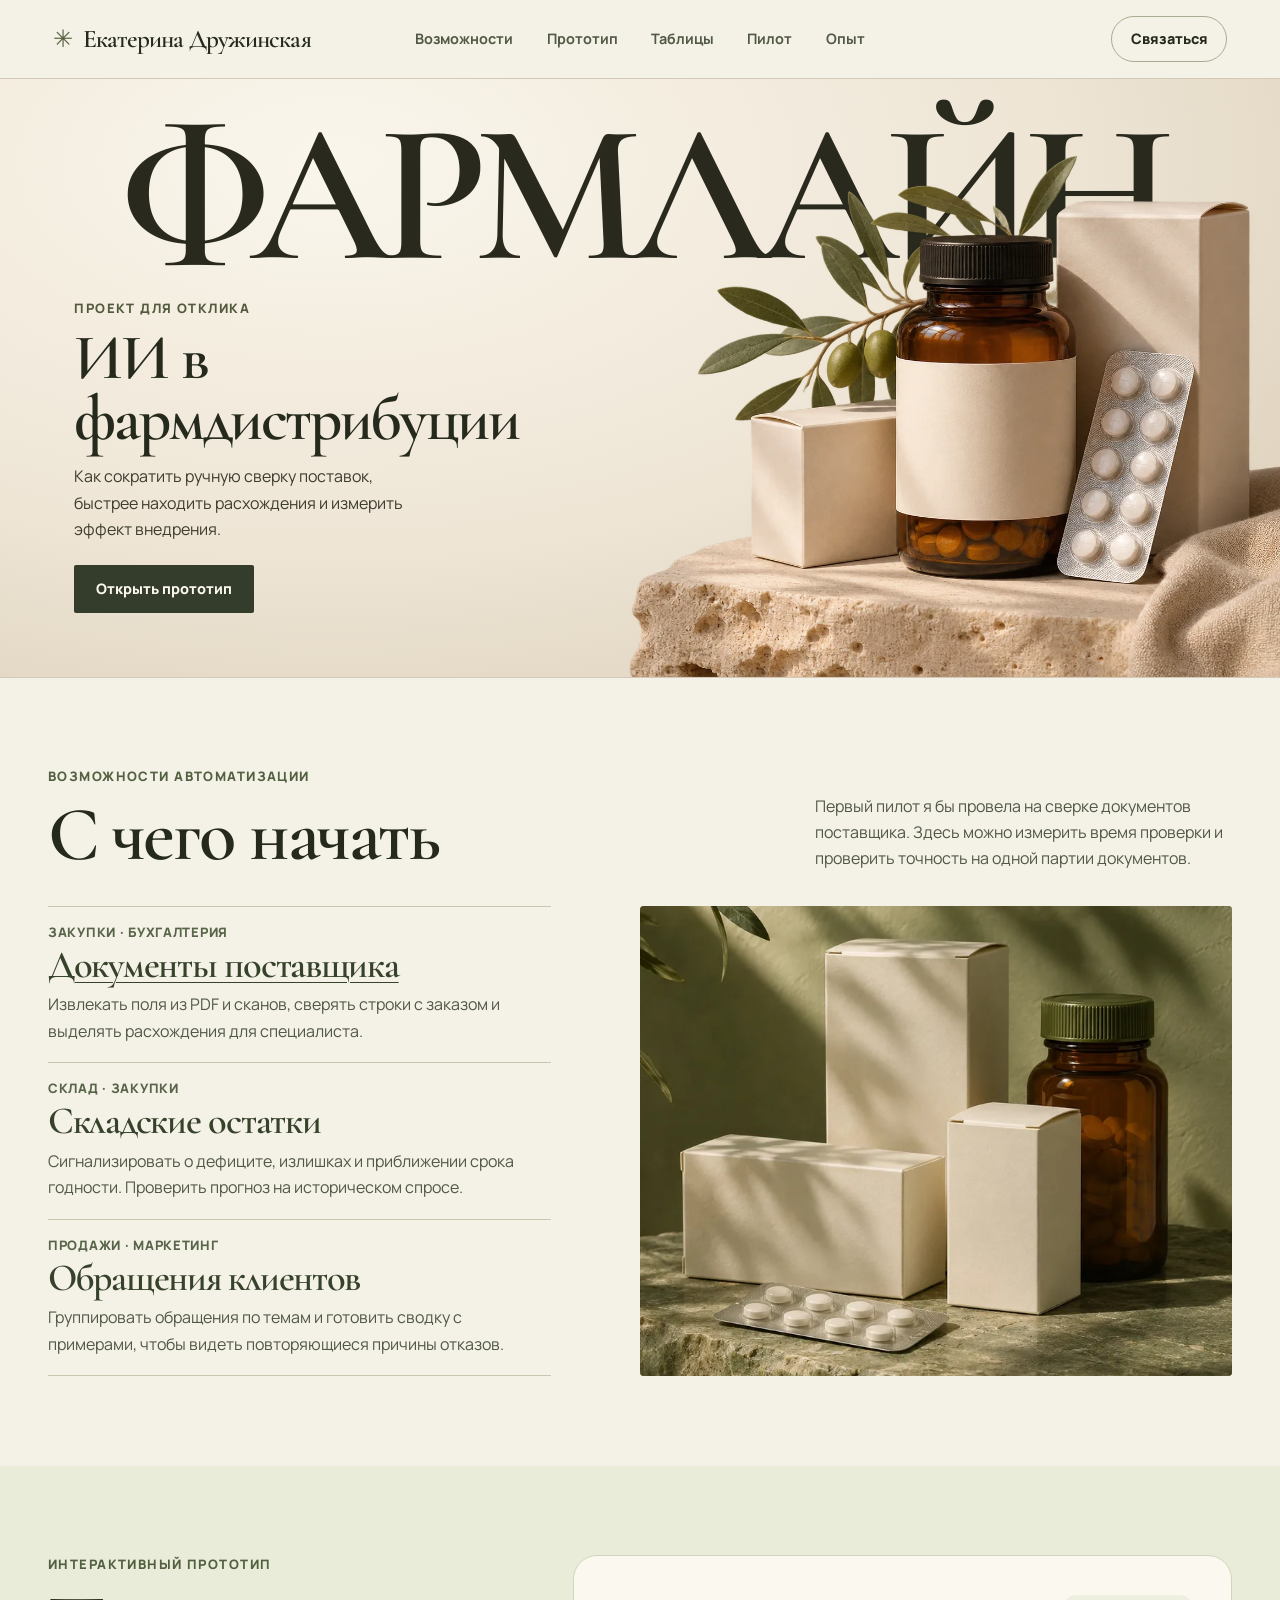
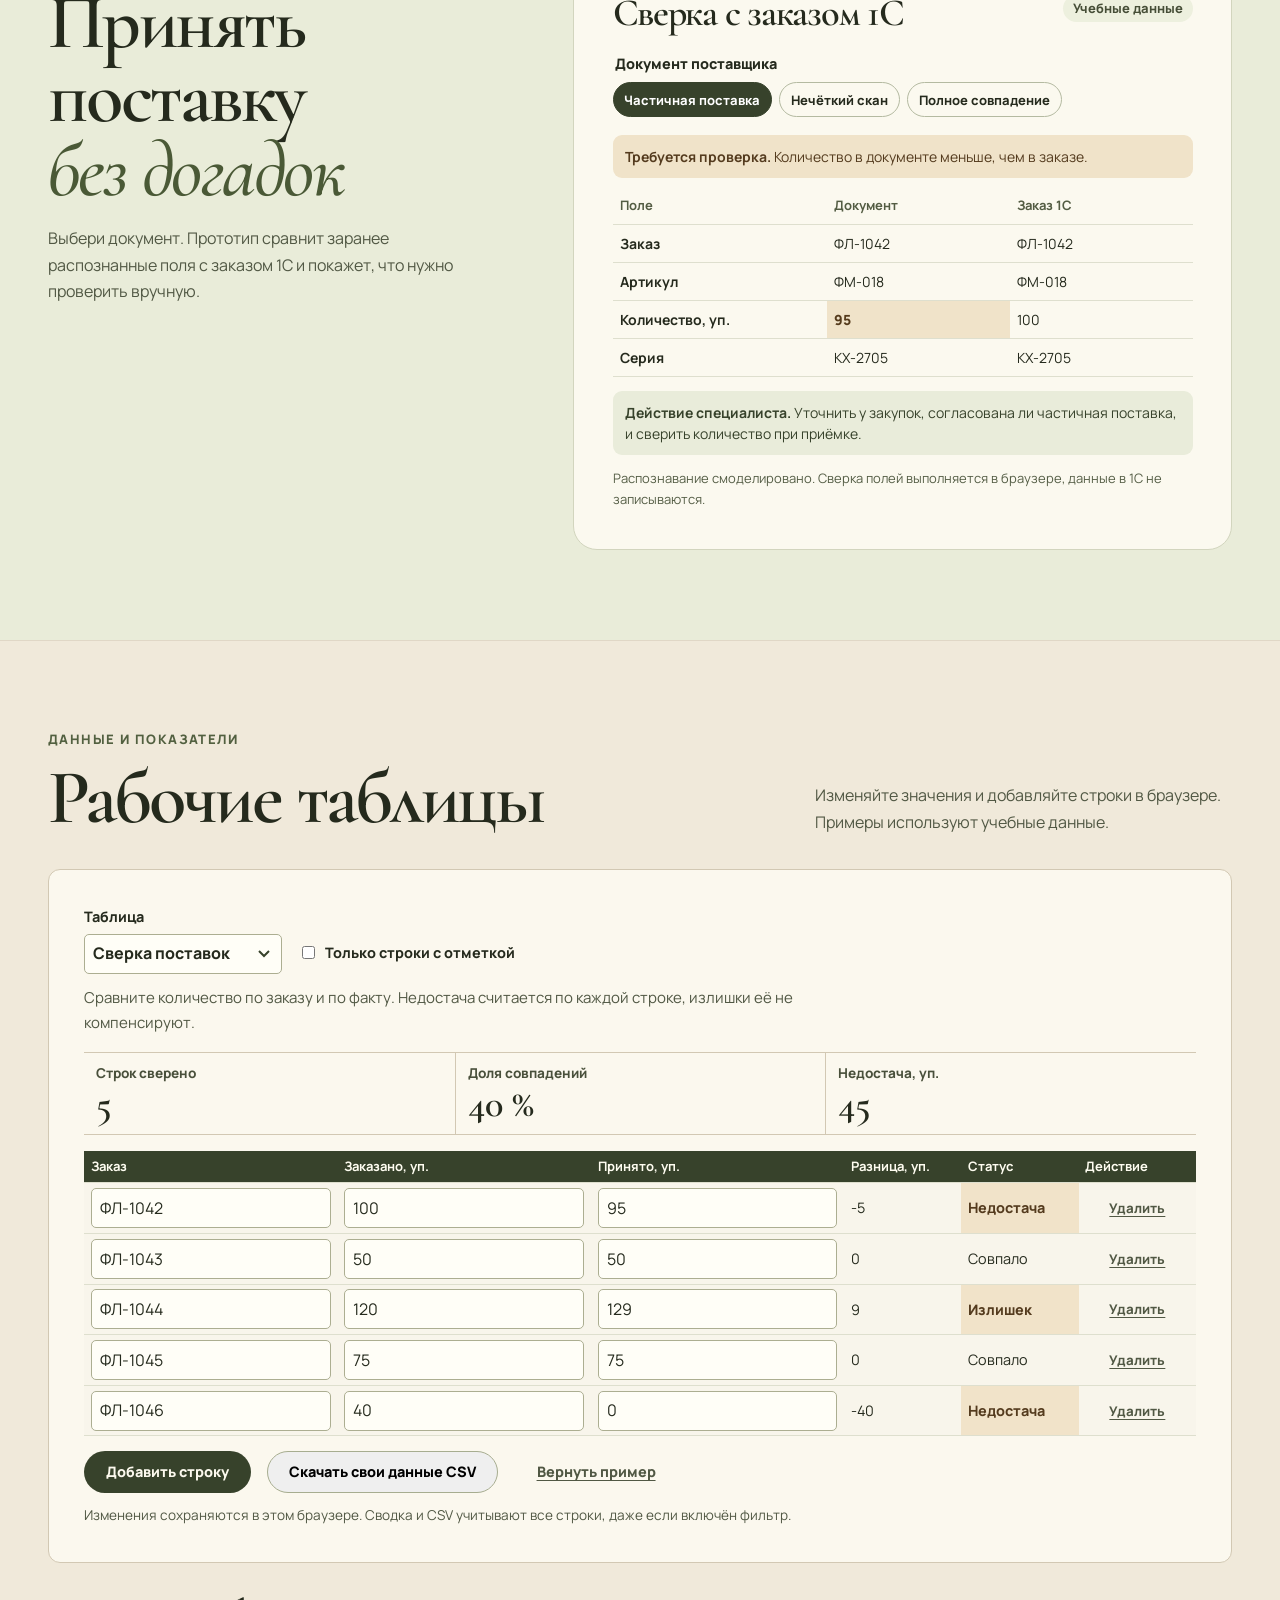
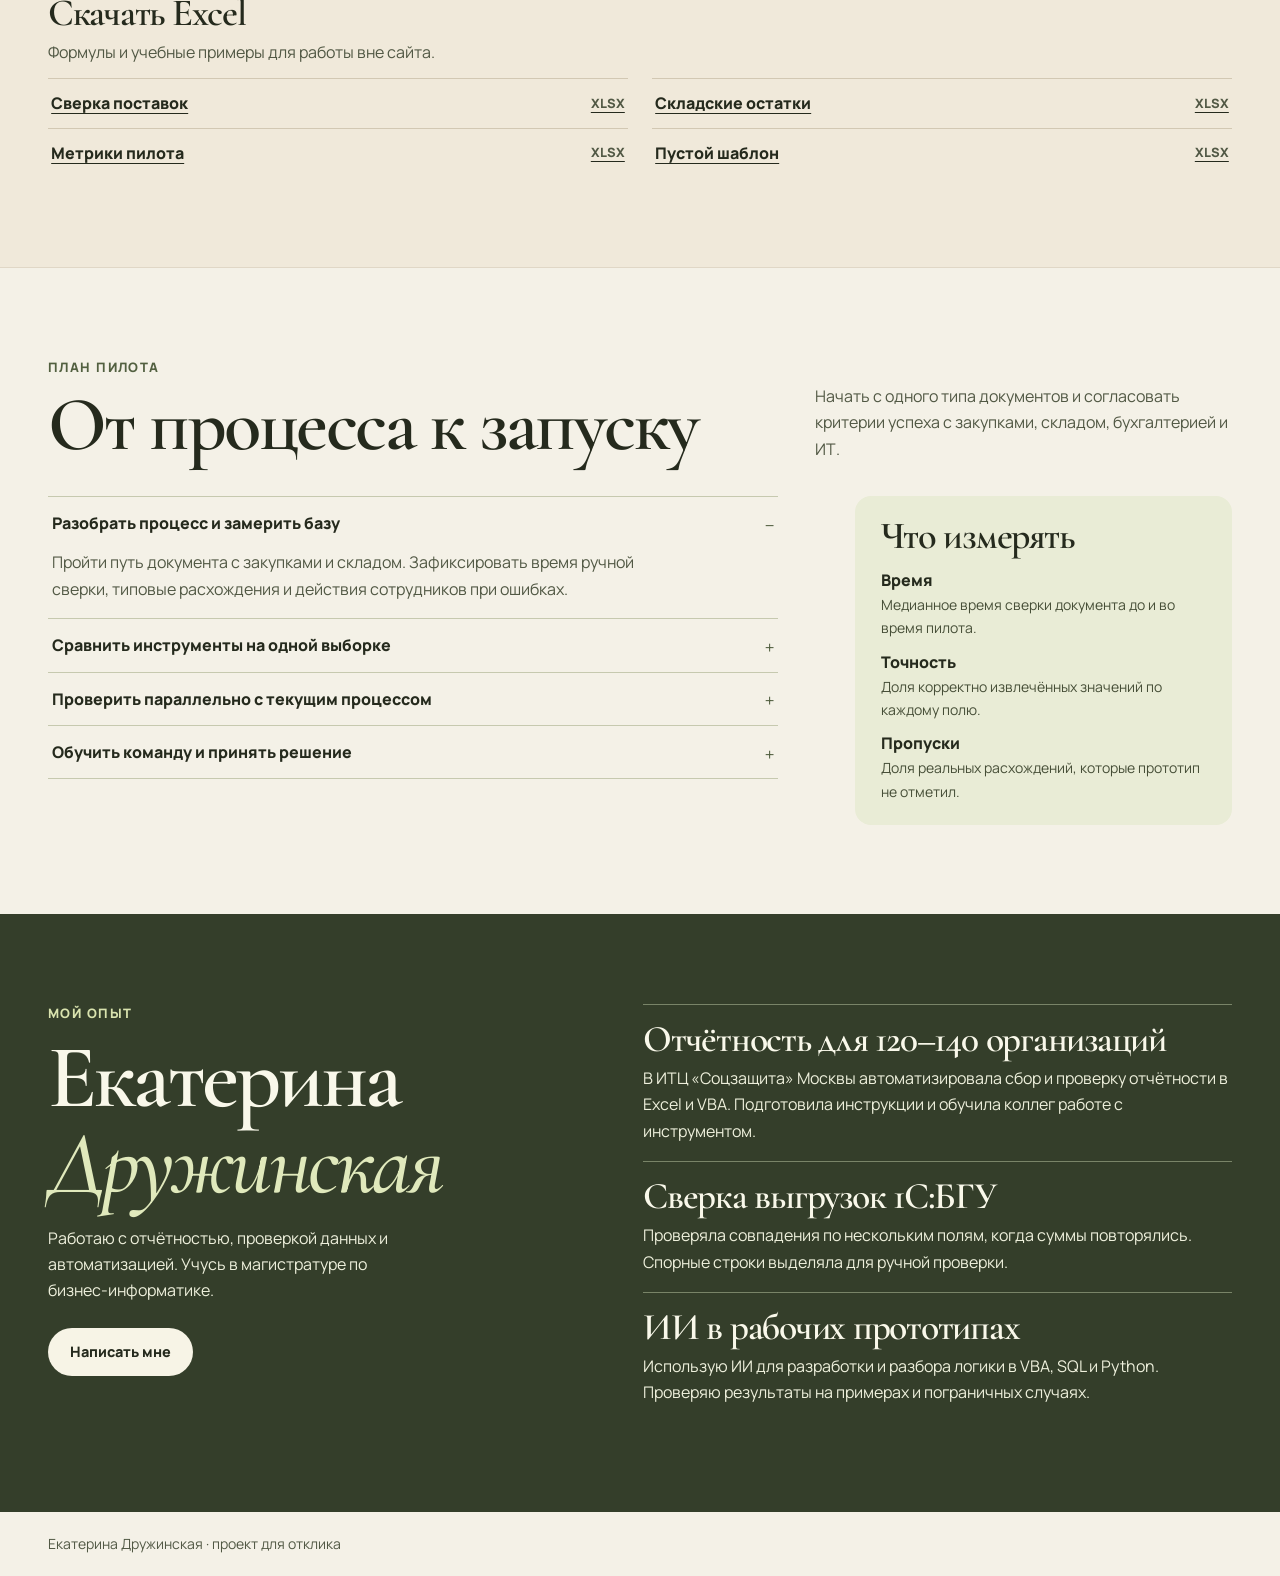
==== commit eb5dbeb9: "Remove cross-case navigation from Farmline application site" ====
--- a/farmline-ai/index.html
+++ b/farmline-ai/index.html
@@ -29,7 +29,7 @@
       <a href="#pilot">Пилот</a>
       <a href="#experience">Опыт</a>
     </nav>
-    <a class="button outline small" href="https://druzhinskaia.github.io/">Портфолио</a>
+    <a class="button outline small" href="#contact">Связаться</a>
   </header>
   <main id="main">
     <section class="hero" aria-labelledby="title">
@@ -221,10 +221,7 @@
           <p class="eyebrow">Мой опыт</p>
           <h2 id="experience-title">Екатерина<br><em>Дружинская</em></h2>
           <p>Работаю с отчётностью, проверкой данных и автоматизацией. Учусь в магистратуре по бизнес-информатике.</p>
-          <div class="contact-links">
-            <a class="button light" href="mailto:comfe2436@gmail.com">Написать мне</a>
-            <a class="button ghost" href="https://druzhinskaia.github.io/">Портфолио</a>
-          </div>
+          <a class="button light" id="contact" href="mailto:comfe2436@gmail.com">Написать мне</a>
         </div>
         <div class="experience-projects">
           <article>
@@ -245,7 +242,6 @@
   </main>
   <footer class="footer wrap">
     <span>Екатерина Дружинская · проект для отклика</span>
-    <a href="../">Другие кейсы</a>
   </footer>
 </body>
 </html>
--- a/farmline-ai/style.css
+++ b/farmline-ai/style.css
@@ -89,7 +89,7 @@
   color: var(--muted);
 }
 .topnav a { text-decoration: none; }
-.topnav a:hover, .footer a:hover { text-decoration: underline; text-underline-offset: 5px; }
+.topnav a:hover { text-decoration: underline; text-underline-offset: 5px; }
 .button {
   display: inline-flex;
   align-items: center;
@@ -110,8 +110,6 @@
 .button.outline:hover { background: #e3e8ce; border-color: #747f59; }
 .button.light { background: #f7f4e6; color: var(--ink); }
 .button.light:hover { background: #e0e6bd; }
-.button.ghost { color: white; border-color: #a8ad90; }
-.button.ghost:hover { background: #536044; }
 .hero {
   border-block: 1px solid #d4c9b6;
   overflow: hidden;
@@ -286,7 +284,6 @@
 .experience h2 { font-size: clamp(3.5rem, 7vw, 6.2rem); }
 .experience h2 em { color: #e0e9bc; }
 .experience-intro > p:not(.eyebrow) { margin: 18px 0 24px; max-width: 35ch; color: #eef0dc; }
-.contact-links { display: flex; flex-wrap: wrap; gap: 8px; }
 .experience-projects article { border-top: 1px solid #798468; padding: 16px 0 17px; }
 .experience-projects h3 { margin-bottom: 8px; font-size: clamp(1.8rem, 3vw, 2.35rem); }
 .experience-projects p { color: #eef0dc; }
@@ -299,7 +296,6 @@
   color: var(--muted);
   font-size: .875rem;
 }
-.footer a { font-weight: 800; text-underline-offset: 4px; }
 
 @media (max-width: 830px) {
   .topbar { padding-inline: 6px; grid-template-columns: 1fr auto; gap: 8px 20px; padding-block: 13px; }
@@ -338,7 +334,6 @@
   .workspace { padding: 15px 12px; }
   .workspace-header { flex-wrap: wrap; gap: 7px; }
   .footer { align-items: flex-start; font-size: .8125rem; }
-  .footer a { flex-shrink: 0; }
 }
 
 @media (prefers-reduced-motion: reduce) {
